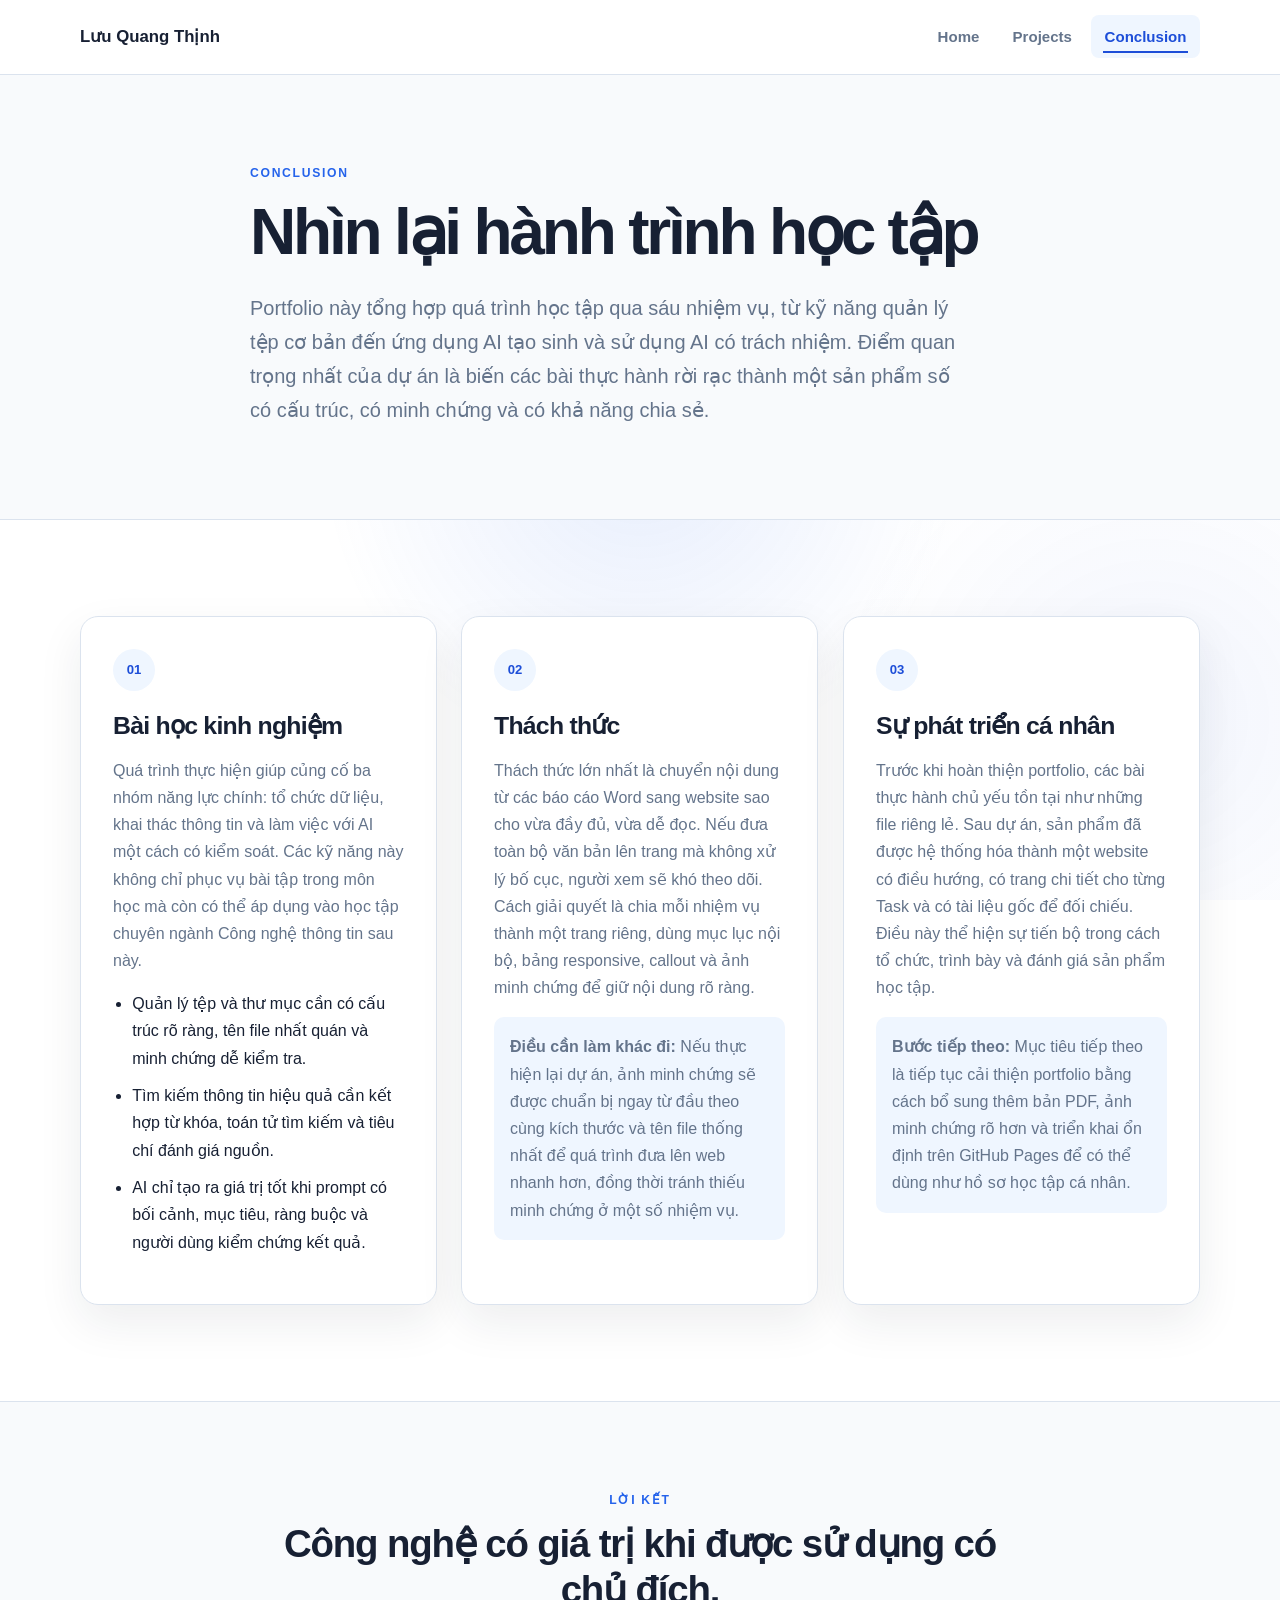
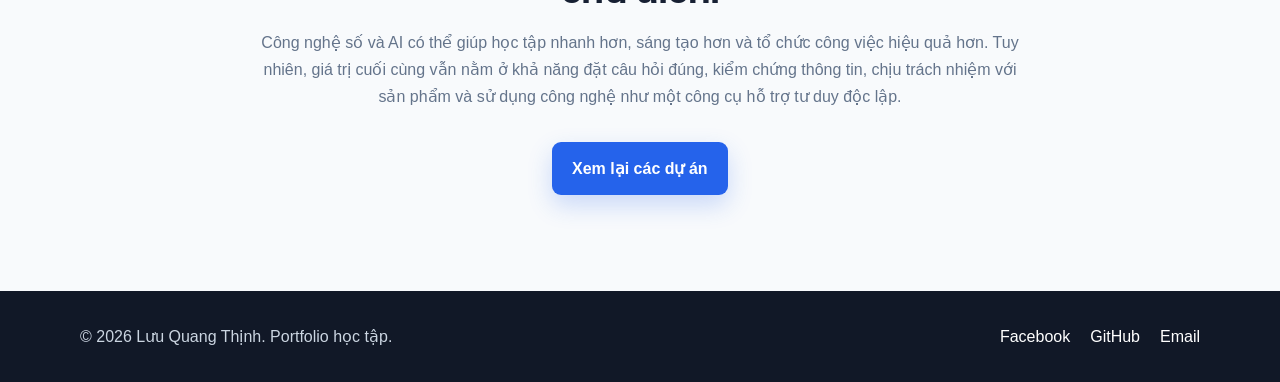
==== conclusion.html @ da43f562 "first commit" ====
<!DOCTYPE html>
<html lang="vi">
<head>
    <meta charset="UTF-8">
    <meta name="viewport" content="width=device-width, initial-scale=1.0">
    <meta name="description" content="Tổng kết hành trình học tập về công nghệ số và trí tuệ nhân tạo.">
    <title>Tổng kết | Portfolio cá nhân</title>
    <link rel="stylesheet" href="style.css?v=20260608">
    <link rel="stylesheet" href="effects.css?v=20260608h">
    <script src="effects.js?v=20260608h" defer></script>
</head>
<body>
    <a class="skip-link" href="#main-content">Đi đến nội dung chính</a>

    <header class="site-header">
        <div class="container nav-wrapper">
            <a class="brand" href="index.html">Lưu Quang Thịnh</a>
            <nav aria-label="Điều hướng chính">
                <ul class="nav-list">
                    <li><a href="index.html">Home</a></li>
                    <li><a href="portfolio.html">Projects</a></li>
                    <li><a class="active" href="conclusion.html" aria-current="page">Conclusion</a></li>
                </ul>
            </nav>
        </div>
    </header>

    <main id="main-content">
        <section class="page-banner">
            <div class="container narrow">
                <p class="eyebrow">Conclusion</p>
                <h1>Nhìn lại hành trình học tập</h1>
                <p class="lead">
                    Portfolio này tổng hợp quá trình học tập qua sáu nhiệm vụ, từ kỹ năng
                    quản lý tệp cơ bản đến ứng dụng AI tạo sinh và sử dụng AI có trách nhiệm.
                    Điểm quan trọng nhất của dự án là biến các bài thực hành rời rạc thành
                    một sản phẩm số có cấu trúc, có minh chứng và có khả năng chia sẻ.
                </p>
            </div>
        </section>

        <!-- Ba phần phản tư chính được tách riêng để người chấm dễ theo dõi. -->
        <section class="section">
            <div class="container reflection-grid">
                <article class="reflection-card">
                    <span class="card-number">01</span>
                    <h2>Bài học kinh nghiệm</h2>
                    <p>
                        Quá trình thực hiện giúp củng cố ba nhóm năng lực chính: tổ chức dữ
                        liệu, khai thác thông tin và làm việc với AI một cách có kiểm soát.
                        Các kỹ năng này không chỉ phục vụ bài tập trong môn học mà còn có thể
                        áp dụng vào học tập chuyên ngành Công nghệ thông tin sau này.
                    </p>
                    <ul>
                        <li>Quản lý tệp và thư mục cần có cấu trúc rõ ràng, tên file nhất quán và minh chứng dễ kiểm tra.</li>
                        <li>Tìm kiếm thông tin hiệu quả cần kết hợp từ khóa, toán tử tìm kiếm và tiêu chí đánh giá nguồn.</li>
                        <li>AI chỉ tạo ra giá trị tốt khi prompt có bối cảnh, mục tiêu, ràng buộc và người dùng kiểm chứng kết quả.</li>
                    </ul>
                </article>

                <article class="reflection-card">
                    <span class="card-number">02</span>
                    <h2>Thách thức</h2>
                    <p>
                        Thách thức lớn nhất là chuyển nội dung từ các báo cáo Word sang website
                        sao cho vừa đầy đủ, vừa dễ đọc. Nếu đưa toàn bộ văn bản lên trang mà
                        không xử lý bố cục, người xem sẽ khó theo dõi. Cách giải quyết là chia
                        mỗi nhiệm vụ thành một trang riêng, dùng mục lục nội bộ, bảng responsive,
                        callout và ảnh minh chứng để giữ nội dung rõ ràng.
                    </p>
                    <p class="highlight-note">
                        <strong>Điều cần làm khác đi:</strong>
                        Nếu thực hiện lại dự án, ảnh minh chứng sẽ được chuẩn bị ngay từ đầu
                        theo cùng kích thước và tên file thống nhất để quá trình đưa lên web
                        nhanh hơn, đồng thời tránh thiếu minh chứng ở một số nhiệm vụ.
                    </p>
                </article>

                <article class="reflection-card">
                    <span class="card-number">03</span>
                    <h2>Sự phát triển cá nhân</h2>
                    <p>
                        Trước khi hoàn thiện portfolio, các bài thực hành chủ yếu tồn tại như
                        những file riêng lẻ. Sau dự án, sản phẩm đã được hệ thống hóa thành
                        một website có điều hướng, có trang chi tiết cho từng Task và có tài
                        liệu gốc để đối chiếu. Điều này thể hiện sự tiến bộ trong cách tổ chức,
                        trình bày và đánh giá sản phẩm học tập.
                    </p>
                    <p class="highlight-note">
                        <strong>Bước tiếp theo:</strong>
                        Mục tiêu tiếp theo là tiếp tục cải thiện portfolio bằng cách bổ sung
                        thêm bản PDF, ảnh minh chứng rõ hơn và triển khai ổn định trên GitHub
                        Pages để có thể dùng như hồ sơ học tập cá nhân.
                    </p>
                </article>
            </div>
        </section>

        <section class="closing-section">
            <div class="container narrow">
                <p class="eyebrow">Lời kết</p>
                <h2>Công nghệ có giá trị khi được sử dụng có chủ đích.</h2>
                <p>
                    Công nghệ số và AI có thể giúp học tập nhanh hơn, sáng tạo hơn và tổ chức
                    công việc hiệu quả hơn. Tuy nhiên, giá trị cuối cùng vẫn nằm ở khả năng
                    đặt câu hỏi đúng, kiểm chứng thông tin, chịu trách nhiệm với sản phẩm và
                    sử dụng công nghệ như một công cụ hỗ trợ tư duy độc lập.
                </p>
                <a class="button" href="portfolio.html">Xem lại các dự án</a>
            </div>
        </section>
    </main>

    <footer class="site-footer">
        <div class="container footer-wrapper">
            <p>&copy; 2026 Lưu Quang Thịnh. Portfolio học tập.</p>
            <ul class="social-links" aria-label="Hồ sơ mạng xã hội">
                <li><a href="https://www.facebook.com/thinh.luuquang.33" target="_blank" rel="noopener noreferrer">Facebook</a></li>
                <li><a href="https://github.com/shibaizabest" target="_blank" rel="noopener noreferrer">GitHub</a></li>
                <li><a href="mailto:25020407@vnu.edu.vn">Email</a></li>
            </ul>
        </div>
    </footer>
</body>
</html>
---- style.css ----
/* =========================================================
   1. BIẾN THIẾT KẾ VÀ THIẾT LẬP CHUNG
   Chỉ cần đổi --accent để thay màu nhấn trên toàn website.
   ========================================================= */
:root {
    --accent: #2563eb;
    --accent-dark: #1d4ed8;
    --accent-soft: #eff6ff;
    --text: #172033;
    --muted: #64748b;
    --surface: #ffffff;
    --surface-alt: #f8fafc;
    --border: #dbe3ee;
    --shadow: 0 18px 45px rgba(23, 32, 51, 0.08);
    --radius: 18px;
    --container: 1120px;
}

*,
*::before,
*::after {
    box-sizing: border-box;
}

html {
    scroll-behavior: smooth;
}

body {
    margin: 0;
    color: var(--text);
    background: var(--surface);
    font-family: Inter, "Segoe UI", Roboto, Helvetica, Arial, sans-serif;
    font-size: 1rem;
    line-height: 1.7;
}

img {
    display: block;
    width: 100%;
    height: auto;
    border-radius: 14px;
}

a {
    color: var(--accent);
    text-decoration: none;
}

a:hover {
    color: var(--accent-dark);
}

h1,
h2,
h3 {
    margin-top: 0;
    color: var(--text);
    line-height: 1.2;
}

h1 {
    margin-bottom: 1.25rem;
    font-size: clamp(2.35rem, 6vw, 4.75rem);
    letter-spacing: -0.05em;
}

h2 {
    margin-bottom: 1rem;
    font-size: clamp(1.75rem, 3vw, 2.5rem);
    letter-spacing: -0.03em;
}

h3 {
    margin-bottom: 0.7rem;
    font-size: 1.18rem;
}

p {
    margin-top: 0;
}

code {
    padding: 0.18rem 0.4rem;
    color: var(--accent-dark);
    background: var(--accent-soft);
    border-radius: 5px;
}

figure {
    margin: 0;
}

figcaption {
    margin-top: 0.65rem;
    color: var(--muted);
    font-size: 0.9rem;
}

/* Khung nội dung chung giữ trang cân đối trên màn hình lớn. */
.container {
    width: min(calc(100% - 2.5rem), var(--container));
    margin-inline: auto;
}

.narrow {
    max-width: 780px;
}

.section {
    padding: 6rem 0;
}

.skip-link {
    position: fixed;
    z-index: 1000;
    top: 0.75rem;
    left: 0.75rem;
    padding: 0.65rem 1rem;
    color: #ffffff;
    background: var(--accent);
    border-radius: 8px;
    transform: translateY(-150%);
}

.skip-link:focus {
    transform: translateY(0);
}

/* =========================================================
   2. HEADER, MENU VÀ FOOTER
   ========================================================= */
.site-header {
    position: sticky;
    z-index: 100;
    top: 0;
    background: rgba(255, 255, 255, 0.94);
    border-bottom: 1px solid var(--border);
    backdrop-filter: blur(12px);
}

.nav-wrapper,
.footer-wrapper {
    display: flex;
    align-items: center;
    justify-content: space-between;
    gap: 2rem;
}

.nav-wrapper {
    min-height: 74px;
}

.brand {
    color: var(--text);
    font-size: 1.05rem;
    font-weight: 800;
}

.nav-list,
.social-links,
.task-nav ul {
    display: flex;
    margin: 0;
    padding: 0;
    list-style: none;
}

.nav-list {
    gap: 0.35rem;
}

.nav-list a {
    display: block;
    padding: 0.55rem 0.85rem;
    color: var(--muted);
    border-radius: 8px;
    font-size: 0.94rem;
    font-weight: 700;
}

.nav-list a:hover,
.nav-list a.active {
    color: var(--accent-dark);
    background: var(--accent-soft);
}

.site-footer {
    padding: 2rem 0;
    color: #cbd5e1;
    background: #111827;
}

.site-footer p {
    margin: 0;
}

.social-links {
    gap: 1.25rem;
}

.social-links a {
    color: #ffffff;
}

/* =========================================================
   3. TRANG GIỚI THIỆU
   ========================================================= */
.hero {
    padding: 7rem 0;
    overflow: hidden;
    background:
        radial-gradient(circle at 90% 10%, rgba(37, 99, 235, 0.14), transparent 32%),
        var(--surface-alt);
}

.hero-grid {
    display: grid;
    grid-template-columns: minmax(0, 1.5fr) minmax(280px, 0.7fr);
    align-items: center;
    gap: clamp(3rem, 8vw, 7rem);
}

.hero h1 span {
    color: var(--accent);
}

.eyebrow,
.box-label {
    margin-bottom: 0.65rem;
    color: var(--accent);
    font-size: 0.76rem;
    font-weight: 800;
    letter-spacing: 0.14em;
    text-transform: uppercase;
}

.lead {
    max-width: 720px;
    color: var(--muted);
    font-size: clamp(1.05rem, 2vw, 1.25rem);
}

.student-meta {
    display: flex;
    flex-wrap: wrap;
    gap: 0.65rem;
    margin-top: 1.5rem;
}

.student-meta span {
    padding: 0.35rem 0.7rem;
    color: var(--accent-dark);
    background: var(--accent-soft);
    border-radius: 999px;
    font-size: 0.85rem;
    font-weight: 700;
}

.button-group {
    display: flex;
    align-items: center;
    gap: 1.25rem;
    margin-top: 2rem;
}

.button {
    display: inline-block;
    padding: 0.8rem 1.25rem;
    color: #ffffff;
    background: var(--accent);
    border-radius: 9px;
    box-shadow: 0 10px 24px rgba(37, 99, 235, 0.22);
    font-weight: 750;
}

.button:hover {
    color: #ffffff;
    background: var(--accent-dark);
    transform: translateY(-1px);
}

.text-link {
    font-weight: 750;
}

.profile-card,
.card,
.reflection-card {
    background: var(--surface);
    border: 1px solid var(--border);
    border-radius: var(--radius);
    box-shadow: var(--shadow);
}

.profile-card {
    padding: 1rem;
}

.avatar-placeholder {
    display: grid;
    min-height: 270px;
    place-items: center;
    color: var(--accent-dark);
    background: var(--accent-soft);
    border: 1px dashed var(--accent);
    border-radius: 13px;
    font-weight: 700;
}

.profile-photo {
    width: 100%;
    aspect-ratio: 1 / 1;
    object-fit: cover;
    border: 1px solid var(--border);
    border-radius: 13px;
}

.profile-details {
    margin: 1rem 0 0;
}

.profile-details div {
    display: grid;
    grid-template-columns: 90px 1fr;
    gap: 0.75rem;
    padding: 0.7rem 0.3rem;
    border-bottom: 1px solid var(--border);
}

.profile-details div:last-child {
    border-bottom: 0;
}

.profile-details dt {
    color: var(--muted);
    font-size: 0.88rem;
}

.profile-details dd {
    margin: 0;
    font-weight: 700;
}

.section-heading {
    max-width: 700px;
    margin-bottom: 2.25rem;
}

.section-heading > p:last-child {
    color: var(--muted);
}

.card-grid {
    display: grid;
    gap: 1.5rem;
}

.two-columns {
    grid-template-columns: repeat(2, 1fr);
}

.card {
    padding: 2rem;
}

.card-number {
    display: inline-grid;
    width: 42px;
    height: 42px;
    margin-bottom: 1.25rem;
    place-items: center;
    color: var(--accent-dark);
    background: var(--accent-soft);
    border-radius: 50%;
    font-size: 0.82rem;
    font-weight: 800;
}

.card p,
.reflection-card p {
    color: var(--muted);
}

/* =========================================================
   4. TRANG DỰ ÁN
   ========================================================= */
.page-banner {
    padding: 5.5rem 0 4.5rem;
    background: var(--surface-alt);
    border-bottom: 1px solid var(--border);
}

.page-banner h1 {
    font-size: clamp(2.5rem, 6vw, 4rem);
}

.task-nav {
    position: sticky;
    z-index: 90;
    top: 74px;
    overflow-x: auto;
    background: var(--surface);
    border-bottom: 1px solid var(--border);
}

.task-nav ul {
    gap: 0.4rem;
    padding: 0.75rem 0;
}

.task-nav a {
    display: block;
    min-width: max-content;
    padding: 0.45rem 0.8rem;
    color: var(--muted);
    border-radius: 7px;
    font-size: 0.86rem;
    font-weight: 750;
}

.task-nav a:hover {
    color: var(--accent-dark);
    background: var(--accent-soft);
}

.task-list {
    padding-top: 4rem;
    padding-bottom: 6rem;
}

.task-card {
    scroll-margin-top: 150px;
    margin-bottom: 2rem;
    background: var(--surface);
    border: 1px solid var(--border);
    border-radius: var(--radius);
    box-shadow: var(--shadow);
    overflow: hidden;
}

.task-header {
    padding: 1.75rem 2rem;
    background: var(--surface-alt);
    border-bottom: 1px solid var(--border);
}

.task-header h2 {
    margin: 0;
}

.task-label {
    display: block;
    margin-bottom: 0.45rem;
    color: var(--accent);
    font-size: 0.76rem;
    font-weight: 850;
    letter-spacing: 0.13em;
    text-transform: uppercase;
}

.task-content {
    padding: 2rem;
}

.document-actions {
    display: flex;
    align-items: center;
    justify-content: space-between;
    gap: 1.5rem;
    padding: 1.25rem 2rem;
    background: var(--accent-soft);
    border-top: 1px solid #bfdbfe;
}

.document-actions p {
    margin: 0;
    color: var(--text);
}

.button-small {
    min-width: max-content;
    padding: 0.65rem 1rem;
    font-size: 0.9rem;
}

.task-evidence {
    padding: 0 2rem 2rem;
}

.inline-evidence {
    margin-top: 1.5rem;
}

.inline-evidence img {
    max-height: 560px;
    object-fit: contain;
    background: var(--surface-alt);
}

.task-evidence img {
    max-height: 520px;
    object-fit: contain;
    background: var(--surface-alt);
}

.media-grid,
.content-grid,
.showcase-grid,
.prompt-grid {
    display: grid;
    gap: 2rem;
}

.media-grid {
    grid-template-columns: minmax(0, 1.05fr) minmax(0, 0.95fr);
}

.content-grid,
.showcase-grid,
.prompt-grid {
    grid-template-columns: repeat(2, minmax(0, 1fr));
}

.wide-figure {
    margin-bottom: 2rem;
}

.analysis-box,
.prompt-box,
.digital-content {
    padding: 1.5rem;
    background: var(--surface-alt);
    border: 1px solid var(--border);
    border-radius: 14px;
}

.analysis-box {
    border-left: 4px solid var(--accent);
}

.prompt-grid {
    margin-bottom: 1.5rem;
}

.prompt-box blockquote {
    margin: 1rem 0;
    padding-left: 1rem;
    color: var(--muted);
    border-left: 3px solid var(--border);
}

.prompt-box.improved {
    background: var(--accent-soft);
    border-color: #bfdbfe;
}

.check-list,
.principle-list,
.process-list {
    padding-left: 1.25rem;
}

.check-list li,
.principle-list li,
.process-list li {
    margin-bottom: 0.75rem;
}

.digital-content {
    min-height: 100%;
}

/* =========================================================
   5. TRANG TỔNG KẾT
   ========================================================= */
.reflection-grid {
    display: grid;
    grid-template-columns: repeat(3, 1fr);
    gap: 1.5rem;
}

.reflection-card {
    padding: 2rem;
}

.reflection-card h2 {
    font-size: 1.55rem;
}

.reflection-card ul {
    padding-left: 1.2rem;
}

.reflection-card li {
    margin-bottom: 0.65rem;
}

.highlight-note {
    padding: 1rem;
    background: var(--accent-soft);
    border-radius: 10px;
}

.closing-section {
    padding: 5.5rem 0;
    text-align: center;
    background: var(--surface-alt);
    border-top: 1px solid var(--border);
}

.closing-section p:not(.eyebrow) {
    color: var(--muted);
}

.closing-section .button {
    margin-top: 1rem;
}

/* =========================================================
   6. RESPONSIVE: TABLET VÀ ĐIỆN THOẠI
   ========================================================= */
@media (max-width: 850px) {
    .hero-grid,
    .reflection-grid {
        grid-template-columns: 1fr;
    }

    .hero {
        padding: 5rem 0;
    }

    .profile-card {
        max-width: 520px;
    }

    .reflection-grid {
        max-width: 720px;
    }
}

@media (max-width: 700px) {
    .section {
        padding: 4rem 0;
    }

    .nav-wrapper,
    .footer-wrapper {
        flex-direction: column;
        align-items: flex-start;
    }

    .nav-wrapper {
        gap: 0.45rem;
        padding: 0.8rem 0;
    }

    .nav-list {
        flex-wrap: wrap;
    }

    .task-nav {
        top: 111px;
    }

    .task-card {
        scroll-margin-top: 175px;
    }

    .two-columns,
    .media-grid,
    .content-grid,
    .showcase-grid,
    .prompt-grid {
        grid-template-columns: 1fr;
    }

    .task-header,
    .task-content,
    .card,
    .reflection-card {
        padding: 1.4rem;
    }

    .document-actions {
        align-items: flex-start;
        flex-direction: column;
        padding: 1.25rem 1.4rem;
    }

    .task-evidence {
        padding: 0 1.4rem 1.4rem;
    }

    .footer-wrapper {
        gap: 1rem;
    }
}

@media (max-width: 420px) {
    .container {
        width: min(calc(100% - 1.5rem), var(--container));
    }

    .nav-list a {
        padding-inline: 0.6rem;
        font-size: 0.86rem;
    }

    .button-group,
    .social-links {
        align-items: flex-start;
        flex-direction: column;
        gap: 0.75rem;
    }

    .page-banner {
        padding: 4rem 0 3rem;
    }
}

/* Tôn trọng tùy chọn giảm chuyển động của hệ điều hành. */
@media (prefers-reduced-motion: reduce) {
    html {
        scroll-behavior: auto;
    }

    *,
    *::before,
    *::after {
        transition: none !important;
    }
}

/* =========================================================
   7. TRANG CHI TIẾT TỪNG TASK
   ========================================================= */
.report-hero {
    padding: 4.5rem 0 3.5rem;
    background:
        radial-gradient(circle at 90% 0, rgba(37, 99, 235, 0.15), transparent 34%),
        var(--surface-alt);
    border-bottom: 1px solid var(--border);
}

.report-hero h1 {
    max-width: 900px;
    font-size: clamp(2.25rem, 5vw, 3.8rem);
}

.report-kicker {
    display: flex;
    flex-wrap: wrap;
    gap: 0.6rem;
    margin-top: 1.5rem;
}

.report-kicker span {
    padding: 0.35rem 0.7rem;
    color: var(--accent-dark);
    background: var(--accent-soft);
    border: 1px solid #bfdbfe;
    border-radius: 999px;
    font-size: 0.84rem;
    font-weight: 700;
}

.report-layout {
    display: grid;
    grid-template-columns: 230px minmax(0, 1fr);
    align-items: start;
    gap: 3rem;
    padding-top: 3rem;
    padding-bottom: 5rem;
}

.report-toc {
    position: sticky;
    top: 100px;
    padding: 1.2rem;
    background: var(--surface-alt);
    border: 1px solid var(--border);
    border-radius: 14px;
}

.report-toc strong {
    display: block;
    margin-bottom: 0.7rem;
}

.report-toc ul {
    margin: 0;
    padding: 0;
    list-style: none;
}

.report-toc li + li {
    margin-top: 0.35rem;
}

.report-toc a {
    display: block;
    padding: 0.35rem 0.45rem;
    color: var(--muted);
    border-radius: 6px;
    font-size: 0.9rem;
}

.report-toc a:hover {
    color: var(--accent-dark);
    background: var(--accent-soft);
}

.report-body {
    min-width: 0;
}

.report-section {
    scroll-margin-top: 105px;
    margin-bottom: 2rem;
    padding: clamp(1.4rem, 3vw, 2.2rem);
    background: var(--surface);
    border: 1px solid var(--border);
    border-radius: var(--radius);
    box-shadow: var(--shadow);
}

.report-section > :last-child {
    margin-bottom: 0;
}

.report-section p,
.report-section li {
    color: #46546a;
}

.report-section h2 {
    padding-bottom: 0.8rem;
    border-bottom: 1px solid var(--border);
}

.report-section h3 {
    margin-top: 1.6rem;
}

.report-section h3:first-child {
    margin-top: 0;
}

.step-list {
    display: grid;
    gap: 1rem;
    margin: 0;
    padding: 0;
    list-style: none;
    counter-reset: report-step;
}

.step-list li {
    position: relative;
    padding: 1rem 1rem 1rem 3.6rem;
    background: var(--surface-alt);
    border: 1px solid var(--border);
    border-radius: 12px;
    counter-increment: report-step;
}

.step-list li::before {
    position: absolute;
    top: 0.85rem;
    left: 0.9rem;
    display: grid;
    width: 2rem;
    height: 2rem;
    place-items: center;
    color: #ffffff;
    background: var(--accent);
    border-radius: 50%;
    content: counter(report-step);
    font-size: 0.8rem;
    font-weight: 800;
}

.report-callout {
    margin: 1.25rem 0;
    padding: 1.15rem 1.25rem;
    background: var(--accent-soft);
    border-left: 4px solid var(--accent);
    border-radius: 0 10px 10px 0;
}

.report-callout p {
    margin-bottom: 0;
    color: var(--text);
}

.table-scroll {
    overflow-x: auto;
    margin: 1.25rem 0;
    border: 1px solid var(--border);
    border-radius: 12px;
}

.report-table {
    width: 100%;
    min-width: 720px;
    border-collapse: collapse;
    font-size: 0.9rem;
}

.report-table th,
.report-table td {
    padding: 0.85rem;
    text-align: left;
    vertical-align: top;
    border-bottom: 1px solid var(--border);
}

.report-table th {
    color: var(--text);
    background: var(--accent-soft);
}

.report-table tr:last-child td {
    border-bottom: 0;
}

.report-gallery {
    display: grid;
    grid-template-columns: repeat(2, minmax(0, 1fr));
    gap: 1rem;
    margin-top: 1.25rem;
}

.report-gallery figure {
    padding: 0.75rem;
    background: var(--surface-alt);
    border: 1px solid var(--border);
    border-radius: 12px;
}

.report-gallery img {
    max-height: 560px;
    object-fit: contain;
}

.report-gallery .full-width {
    grid-column: 1 / -1;
}

.prompt-sample {
    margin: 1rem 0;
    padding: 1rem 1.2rem;
    color: #dbeafe;
    background: #172033;
    border-radius: 12px;
    white-space: pre-wrap;
}

.source-list {
    padding-left: 1.25rem;
    font-size: 0.92rem;
}

.source-list li {
    margin-bottom: 0.65rem;
    overflow-wrap: anywhere;
}

.task-pagination {
    display: flex;
    justify-content: space-between;
    gap: 1rem;
    margin-top: 2rem;
}

.task-pagination a {
    padding: 0.75rem 1rem;
    color: var(--text);
    background: var(--surface);
    border: 1px solid var(--border);
    border-radius: 9px;
    font-weight: 700;
}

.task-pagination a:hover {
    color: var(--accent-dark);
    border-color: var(--accent);
}

.download-panel {
    display: flex;
    align-items: center;
    justify-content: space-between;
    gap: 1.5rem;
    margin-top: 2rem;
    padding: 1.2rem 1.4rem;
    background: var(--accent-soft);
    border: 1px solid #bfdbfe;
    border-radius: 12px;
}

.download-panel p {
    margin: 0;
    color: var(--text);
}

@media (max-width: 850px) {
    .report-layout {
        grid-template-columns: 1fr;
        gap: 1.5rem;
    }

    .report-toc {
        position: static;
        overflow-x: auto;
    }

    .report-toc ul {
        display: flex;
        gap: 0.35rem;
    }

    .report-toc li + li {
        margin-top: 0;
    }

    .report-toc a {
        min-width: max-content;
    }
}

@media (max-width: 600px) {
    .report-gallery {
        grid-template-columns: 1fr;
    }

    .report-gallery .full-width {
        grid-column: auto;
    }

    .download-panel,
    .task-pagination {
        align-items: stretch;
        flex-direction: column;
    }

    .task-pagination a {
        text-align: center;
    }
}
---- effects.css ----
/* Optional interaction layer.
   Initial rendering is kept visually identical for screenshots/PDF. */
:root {
    --fx-ease: cubic-bezier(0.2, 0.8, 0.2, 1);
    --fx-spring: cubic-bezier(0.18, 1.55, 0.32, 1);
    --fx-x: 50vw;
    --fx-y: 50vh;
}

body::before {
    position: fixed;
    z-index: 9999;
    top: 0;
    left: 0;
    width: var(--scroll-progress, 0%);
    height: 3px;
    pointer-events: none;
    content: "";
    background: linear-gradient(90deg, var(--accent), #60a5fa);
    transition: width 120ms linear;
}

body::after {
    position: fixed;
    z-index: -1;
    inset: 0;
    pointer-events: none;
    content: "";
    opacity: 0;
    background:
        radial-gradient(circle at var(--fx-x) var(--fx-y), rgba(37, 99, 235, 0.11), transparent 20rem),
        radial-gradient(circle at 10% 20%, rgba(96, 165, 250, 0.08), transparent 18rem),
        radial-gradient(circle at 90% 80%, rgba(29, 78, 216, 0.06), transparent 20rem);
    transition: opacity 400ms var(--fx-ease);
}

.fx-ready::after {
    opacity: 1;
}

.fx-page-enter main {
    animation: page-arrive 760ms var(--fx-ease) both;
}

@keyframes page-arrive {
    from {
        opacity: 0;
        filter: blur(8px) saturate(1.35);
        transform: translateY(22px) scale(0.975);
    }

    to {
        opacity: 1;
        filter: blur(0);
        transform: translateY(0);
    }
}

.fx-navigating main,
.fx-navigating .site-header,
.fx-navigating .site-footer {
    pointer-events: none;
    animation: page-depart 900ms var(--fx-ease) both;
}

@keyframes page-depart {
    0% {
        opacity: 1;
        filter: blur(0);
        transform: scale(1);
    }

    45% {
        opacity: 0.72;
        filter: blur(4px) saturate(1.25);
        transform: scale(0.985);
    }

    100% {
        opacity: 0;
        filter: blur(12px) saturate(1.6);
        transform: scale(0.955) translateY(-12px);
    }
}

.cursor-orb {
    position: fixed;
    z-index: 9998;
    top: 0;
    left: 0;
    width: 18px;
    height: 18px;
    pointer-events: none;
    border: 2px solid rgba(37, 99, 235, 0.6);
    border-radius: 50%;
    opacity: 0;
    transform: translate3d(-50%, -50%, 0);
    transition:
        width 180ms var(--fx-ease),
        height 180ms var(--fx-ease),
        opacity 180ms var(--fx-ease),
        border-color 180ms var(--fx-ease);
}

.cursor-orb.active {
    opacity: 1;
}

.cursor-orb.hover {
    width: 42px;
    height: 42px;
    border-color: rgba(37, 99, 235, 0.25);
    background: rgba(37, 99, 235, 0.07);
}

.fx-ready .card,
.fx-ready .task-card,
.fx-ready .reflection-card,
.fx-ready .report-section,
.fx-ready .profile-card {
    position: relative;
    overflow: hidden;
    transition: transform 220ms var(--fx-ease), box-shadow 220ms var(--fx-ease), border-color 220ms var(--fx-ease);
    transform-style: preserve-3d;
    will-change: transform;
}

.fx-ready .card::before,
.fx-ready .task-card::before,
.fx-ready .reflection-card::before,
.fx-ready .report-section::before,
.fx-ready .profile-card::before {
    position: absolute;
    inset: 0;
    pointer-events: none;
    content: "";
    opacity: 0;
    background:
        radial-gradient(circle at var(--local-x, 50%) var(--local-y, 50%), rgba(37, 99, 235, 0.12), transparent 14rem),
        linear-gradient(120deg, transparent 20%, rgba(255, 255, 255, 0.35), transparent 38%);
    transform: translateX(-18%);
    transition: opacity 220ms var(--fx-ease), transform 420ms var(--fx-ease);
}

.fx-ready .card:hover,
.fx-ready .task-card:hover,
.fx-ready .reflection-card:hover,
.fx-ready .report-section:hover,
.fx-ready .profile-card:hover {
    border-color: rgba(37, 99, 235, 0.35);
    box-shadow: 0 22px 55px rgba(23, 32, 51, 0.12);
    transform: translateY(-4px) rotateX(var(--tilt-x, 0deg)) rotateY(var(--tilt-y, 0deg));
}

.fx-ready .card:hover::before,
.fx-ready .task-card:hover::before,
.fx-ready .reflection-card:hover::before,
.fx-ready .report-section:hover::before,
.fx-ready .profile-card:hover::before {
    opacity: 1;
    transform: translateX(0);
}

.fx-ready .button,
.fx-ready .nav-list a,
.fx-ready .task-nav a,
.fx-ready .task-pagination a,
.fx-ready .social-links a {
    transition: color 180ms var(--fx-ease), background-color 180ms var(--fx-ease), border-color 180ms var(--fx-ease), box-shadow 180ms var(--fx-ease), transform 180ms var(--fx-ease);
}

.fx-ready .button:hover {
    box-shadow: 0 14px 32px rgba(37, 99, 235, 0.28);
}

.fx-ready .button,
.fx-ready .nav-list a {
    will-change: transform;
}

.button,
.nav-list a,
.task-pagination a {
    position: relative;
    overflow: hidden;
}

.ripple {
    position: absolute;
    width: 16px;
    height: 16px;
    pointer-events: none;
    background: rgba(255, 255, 255, 0.45);
    border-radius: 50%;
    transform: translate(-50%, -50%) scale(0);
    animation: ripple-pop 620ms var(--fx-ease);
}

@keyframes ripple-pop {
    to {
        opacity: 0;
        transform: translate(-50%, -50%) scale(18);
    }
}

.nav-list a::after {
    position: absolute;
    right: 0.75rem;
    bottom: 0.35rem;
    left: 0.75rem;
    height: 2px;
    content: "";
    background: currentColor;
    transform: scaleX(0);
    transform-origin: left;
    transition: transform 200ms var(--fx-ease);
}

.nav-list a:hover::after,
.nav-list a.active::after {
    transform: scaleX(1);
}

.fx-ready img {
    transition: filter 220ms var(--fx-ease), transform 220ms var(--fx-ease);
}

.fx-ready figure:hover img {
    filter: saturate(1.06) contrast(1.02);
    transform: scale(1.01);
}

.fx-reveal {
    opacity: 0;
    transform: translateY(16px);
    transition: opacity 520ms var(--fx-ease), transform 520ms var(--fx-ease);
}

.fx-reveal.fx-visible {
    opacity: 1;
    transform: translateY(0);
}

.fx-pop {
    animation: fx-pop 520ms var(--fx-ease);
}

@keyframes fx-pop {
    0% {
        transform: scale(0.98);
    }

    55% {
        transform: scale(1.012);
    }

    100% {
        transform: scale(1);
    }
}

.fx-current {
    outline: 2px solid rgba(37, 99, 235, 0.18);
    outline-offset: 5px;
    box-shadow: 0 0 0 8px rgba(37, 99, 235, 0.035), var(--shadow);
}

.back-to-top {
    position: fixed;
    z-index: 120;
    right: 1.25rem;
    bottom: 1.25rem;
    display: grid;
    width: 44px;
    height: 44px;
    place-items: center;
    color: #ffffff;
    background: var(--accent);
    border: 0;
    border-radius: 999px;
    box-shadow: 0 16px 35px rgba(37, 99, 235, 0.25);
    cursor: pointer;
    opacity: 0;
    pointer-events: none;
    transform: translateY(8px);
    transition: opacity 180ms var(--fx-ease), transform 180ms var(--fx-ease), background-color 180ms var(--fx-ease);
}

.back-to-top:hover {
    background: var(--accent-dark);
    transform: translateY(4px);
}

.back-to-top.show {
    opacity: 1;
    pointer-events: auto;
    transform: translateY(0);
}

/* Premium route transition and button motion. */
.route-curtain {
    position: fixed;
    z-index: 10020;
    inset: 0;
    display: grid;
    pointer-events: none;
    place-items: center;
    color: #ffffff;
    background:
        radial-gradient(circle at var(--fx-x, 50vw) var(--fx-y, 50vh), rgba(255, 255, 255, 0.28), transparent 15rem),
        radial-gradient(circle at 20% 80%, rgba(96, 165, 250, 0.48), transparent 22rem),
        radial-gradient(circle at 85% 15%, rgba(147, 197, 253, 0.35), transparent 20rem),
        linear-gradient(135deg, #020617 0%, #1d4ed8 45%, #60a5fa 100%);
    clip-path: circle(0% at var(--fx-x, 50vw) var(--fx-y, 50vh));
    opacity: 0;
    transform: translateZ(0);
}

.route-curtain::before {
    width: min(76vw, 520px);
    height: min(76vw, 520px);
    content: "";
    border: 1px solid rgba(255, 255, 255, 0.28);
    border-radius: 50%;
    background:
        radial-gradient(circle, rgba(255, 255, 255, 0.2), transparent 52%),
        conic-gradient(from 0deg, transparent, rgba(255, 255, 255, 0.55), transparent 28%, rgba(255, 255, 255, 0.25), transparent 58%);
    box-shadow:
        0 0 80px rgba(147, 197, 253, 0.42),
        inset 0 0 60px rgba(255, 255, 255, 0.14);
    animation: portal-spin 900ms linear infinite, portal-pulse 1100ms var(--fx-ease) infinite alternate;
}

.route-curtain::after {
    position: absolute;
    content: "Đang mở trang";
    font-size: 0.78rem;
    font-weight: 850;
    letter-spacing: 0.16em;
    text-transform: uppercase;
}

.route-curtain.enter {
    animation: route-enter 850ms var(--fx-ease) both;
}

.route-curtain.leave {
    animation: route-leave 1050ms var(--fx-ease) both;
}

@keyframes route-enter {
    from {
        opacity: 1;
        clip-path: circle(150% at var(--fx-x, 50vw) var(--fx-y, 50vh));
    }

    to {
        opacity: 0;
        clip-path: circle(0% at var(--fx-x, 50vw) var(--fx-y, 50vh));
        filter: blur(6px);
    }
}

@keyframes route-leave {
    from {
        opacity: 0;
        clip-path: circle(0% at var(--fx-x, 50vw) var(--fx-y, 50vh));
    }

    35% {
        opacity: 1;
    }

    62% {
        clip-path: circle(74% at var(--fx-x, 50vw) var(--fx-y, 50vh));
    }

    to {
        opacity: 1;
        clip-path: circle(150% at var(--fx-x, 50vw) var(--fx-y, 50vh));
    }
}

@keyframes portal-spin {
    to {
        transform: rotate(1turn);
    }
}

@keyframes portal-pulse {
    from {
        transform: scale(0.92);
    }

    to {
        transform: scale(1.08);
    }
}

.fx-ready .button,
.fx-ready .nav-list a,
.fx-ready .task-nav a,
.fx-ready .task-pagination a {
    --mag-x: 0px;
    --mag-y: 0px;
    --press-scale: 1;
    transform: translate3d(var(--mag-x), var(--mag-y), 0) scale(var(--press-scale));
    transform-origin: center;
    will-change: transform;
}

.fx-ready .button:hover,
.fx-ready .task-pagination a:hover {
    --press-scale: 1.045;
}

.fx-ready .button.fx-pressed,
.fx-ready .nav-list a.fx-pressed,
.fx-ready .task-pagination a.fx-pressed {
    animation: premium-button-bounce 620ms var(--fx-spring);
}

@keyframes premium-button-bounce {
    0% {
        transform: translate3d(var(--mag-x), var(--mag-y), 0) scale(1);
    }

    28% {
        transform: translate3d(var(--mag-x), calc(var(--mag-y) - 8px), 0) scale(1.11, 0.93);
    }

    52% {
        transform: translate3d(var(--mag-x), calc(var(--mag-y) + 2px), 0) scale(0.98, 1.04);
    }

    76% {
        transform: translate3d(var(--mag-x), calc(var(--mag-y) - 2px), 0) scale(1.025, 0.99);
    }

    100% {
        transform: translate3d(var(--mag-x), var(--mag-y), 0) scale(var(--press-scale));
    }
}

.button::before,
.task-pagination a::before {
    position: absolute;
    inset: -40% -80%;
    pointer-events: none;
    content: "";
    background: linear-gradient(115deg, transparent 35%, rgba(255, 255, 255, 0.45), transparent 60%);
    transform: translateX(-72%) rotate(8deg);
    transition: transform 640ms var(--fx-ease);
}

.button:hover::before,
.task-pagination a:hover::before {
    transform: translateX(72%) rotate(8deg);
}

.fx-particles {
    position: fixed;
    z-index: -1;
    inset: 0;
    overflow: hidden;
    pointer-events: none;
}

.fx-particle {
    position: absolute;
    width: var(--size);
    height: var(--size);
    background: linear-gradient(135deg, rgba(37, 99, 235, 0.22), rgba(96, 165, 250, 0.1));
    border-radius: 999px;
    filter: blur(0.2px);
    opacity: 0;
    animation: particle-float var(--duration) linear infinite;
    animation-delay: var(--delay);
}

.fx-ready .hero,
.fx-ready .page-banner,
.fx-ready .report-hero {
    background-size: 130% 130%;
    animation: aurora-shift 12s ease-in-out infinite alternate;
}

@keyframes aurora-shift {
    from {
        background-position: 0% 0%;
    }

    to {
        background-position: 100% 35%;
    }
}

@keyframes particle-float {
    0% {
        opacity: 0;
        transform: translate3d(var(--x), 105vh, 0) scale(0.8);
    }

    10%,
    80% {
        opacity: 1;
    }

    100% {
        opacity: 0;
        transform: translate3d(calc(var(--x) + var(--drift)), -10vh, 0) scale(1.15);
    }
}

.lightbox {
    position: fixed;
    z-index: 10001;
    inset: 0;
    display: grid;
    padding: 2rem;
    place-items: center;
    background: rgba(15, 23, 42, 0.86);
    opacity: 0;
    pointer-events: none;
    backdrop-filter: blur(10px);
    transition: opacity 220ms var(--fx-ease);
}

.lightbox.show {
    opacity: 1;
    pointer-events: auto;
}

.lightbox img {
    width: auto;
    max-width: min(1100px, 94vw);
    max-height: 86vh;
    border-radius: 16px;
    box-shadow: 0 30px 80px rgba(0, 0, 0, 0.35);
    transform: scale(0.96);
    transition: transform 220ms var(--fx-ease);
}

.lightbox.show img {
    transform: scale(1);
}

.lightbox button {
    position: absolute;
    top: 1rem;
    right: 1rem;
    width: 42px;
    height: 42px;
    color: #ffffff;
    background: rgba(255, 255, 255, 0.12);
    border: 1px solid rgba(255, 255, 255, 0.28);
    border-radius: 999px;
    cursor: pointer;
    font-size: 1.3rem;
}

@media (prefers-reduced-motion: reduce) {
    body::before,
    body::after,
    .fx-reveal,
    .back-to-top,
    .cursor-orb,
    .fx-particle,
    .lightbox,
    .lightbox img {
        transition: none !important;
        animation: none !important;
    }

    .fx-reveal {
        opacity: 1;
        transform: none;
    }
}

@media print {
    body::before,
    body::after,
    .back-to-top,
    .route-curtain,
    .cursor-orb,
    .fx-particles,
    .lightbox {
        display: none !important;
    }

    .fx-reveal {
        opacity: 1 !important;
        transform: none !important;
    }
}

/* Square sweep page transition override. */
.route-curtain {
    overflow: hidden;
    background: transparent !important;
    clip-path: none !important;
}

.route-curtain::before,
.route-curtain::after {
    display: none !important;
}

.route-curtain.enter,
.route-curtain.leave {
    opacity: 1;
    animation: none;
}

.route-tile {
    position: absolute;
    top: var(--tile-top);
    left: -38vmax;
    width: var(--tile-size);
    height: var(--tile-size);
    background:
        linear-gradient(135deg, rgba(255, 255, 255, 0.16), transparent 34%),
        linear-gradient(135deg, #0f172a 0%, #1d4ed8 50%, #60a5fa 100%);
    border: 1px solid rgba(255, 255, 255, 0.16);
    border-radius: 18%;
    box-shadow:
        0 26px 70px rgba(37, 99, 235, 0.32),
        inset 0 0 34px rgba(255, 255, 255, 0.13);
    opacity: 0;
    transform: translate3d(-12vw, 0, 0) rotate(-10deg) scale(0.88);
}

.route-curtain.leave .route-tile {
    animation: square-sweep-leave 980ms var(--fx-ease) both;
    animation-delay: var(--tile-delay);
}

.route-curtain.enter .route-tile {
    animation: square-sweep-enter 880ms var(--fx-ease) both;
    animation-delay: var(--tile-delay);
}

.route-curtain.leave .route-tile:nth-child(2n),
.route-curtain.enter .route-tile:nth-child(2n) {
    background:
        linear-gradient(135deg, rgba(255, 255, 255, 0.18), transparent 38%),
        linear-gradient(135deg, #1e3a8a 0%, #2563eb 52%, #93c5fd 100%);
}

.route-curtain.leave .route-tile:nth-child(3n),
.route-curtain.enter .route-tile:nth-child(3n) {
    border-radius: 24%;
    filter: saturate(1.15);
}

@keyframes square-sweep-leave {
    0% {
        opacity: 0;
        transform: translate3d(-18vw, 0, 0) rotate(-12deg) scale(0.85);
    }

    18% {
        opacity: 1;
    }

    58% {
        opacity: 1;
        transform: translate3d(50vw, 0, 0) rotate(6deg) scale(1.12);
    }

    100% {
        opacity: 1;
        transform: translate3d(136vw, 0, 0) rotate(16deg) scale(1);
    }
}

@keyframes square-sweep-enter {
    0% {
        opacity: 1;
        transform: translate3d(46vw, 0, 0) rotate(6deg) scale(1.08);
    }

    30% {
        opacity: 1;
    }

    100% {
        opacity: 0;
        transform: translate3d(142vw, 0, 0) rotate(18deg) scale(0.92);
    }
}

@media (max-width: 700px) {
    .route-tile {
        width: calc(var(--tile-size) * 1.25);
        height: calc(var(--tile-size) * 1.25);
    }
}

@media (prefers-reduced-motion: reduce) {
    .route-tile {
        animation-duration: 520ms !important;
    }
}
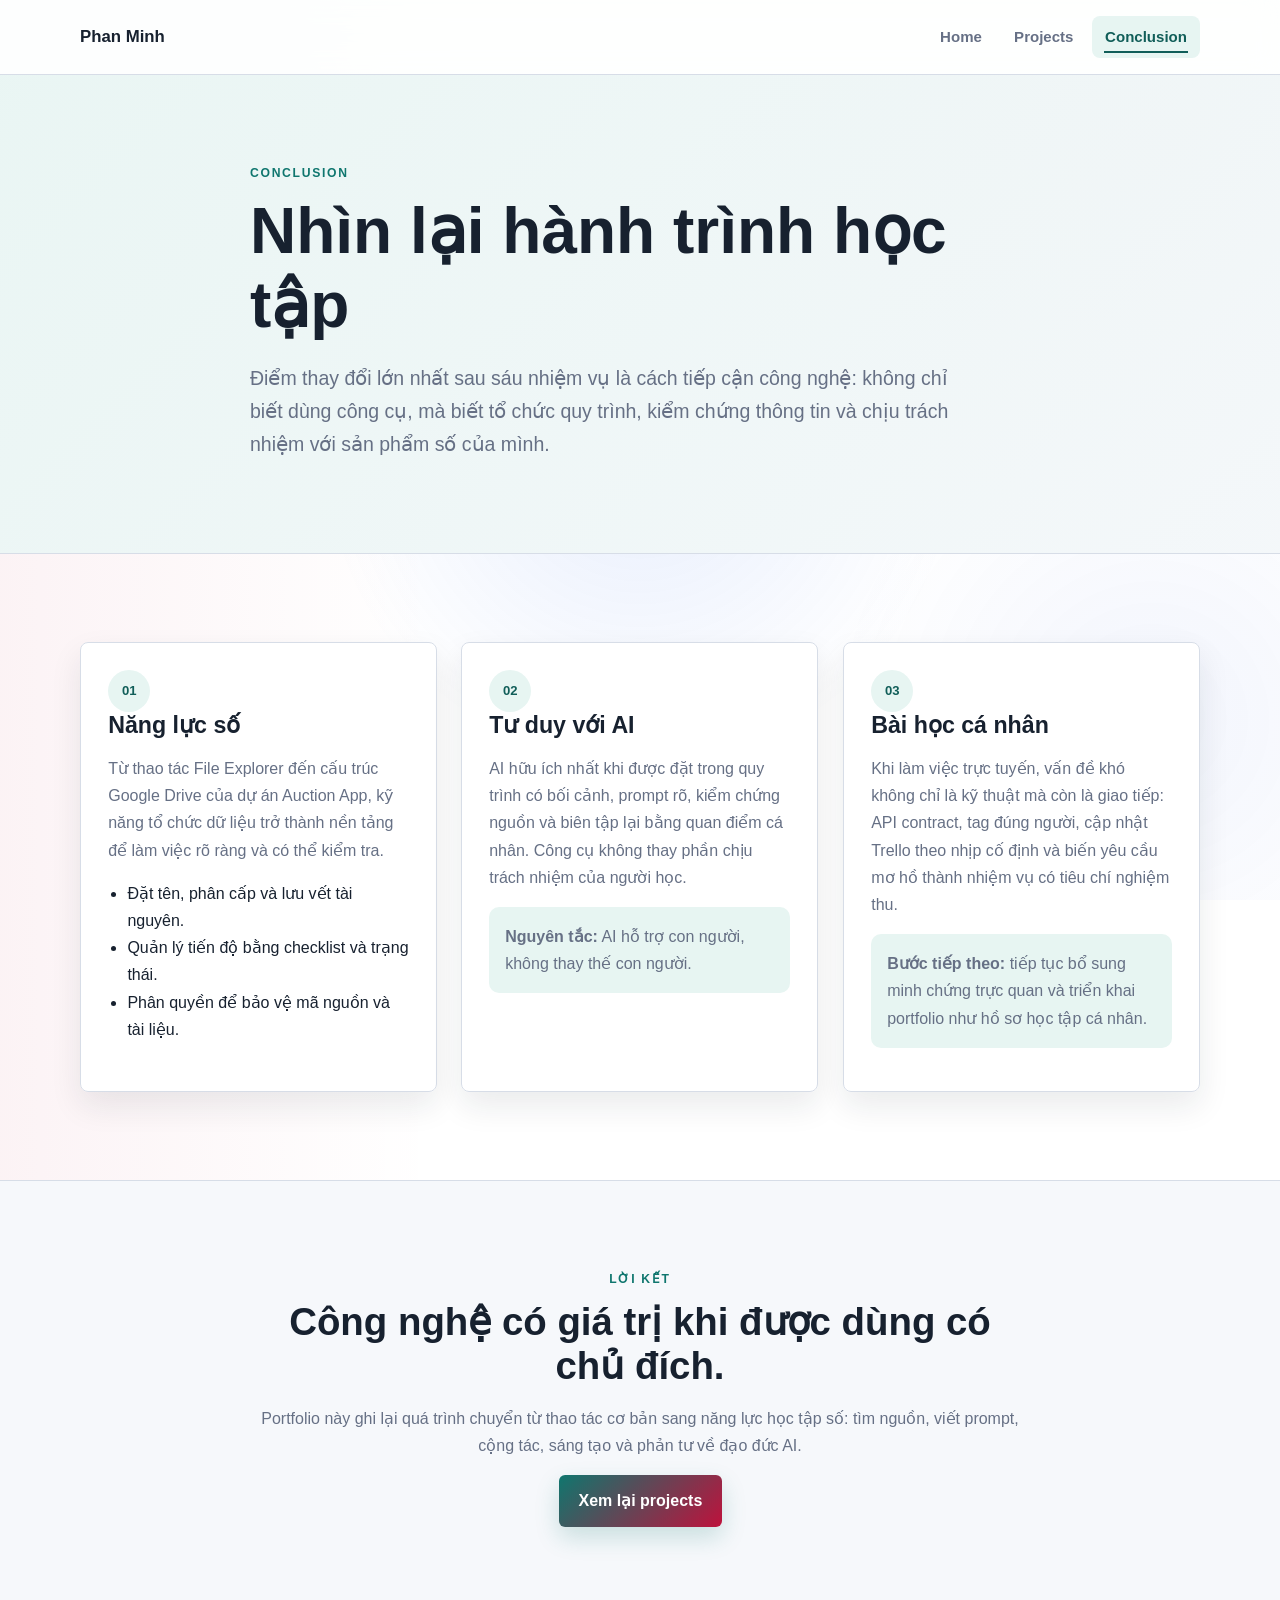
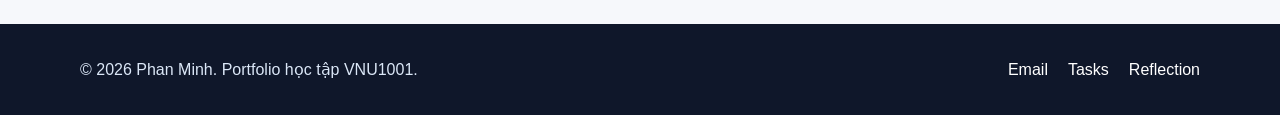
==== commit 40487523: "Phan Minh" ====
--- a/conclusion.html
+++ b/conclusion.html
@@ -3,121 +3,50 @@
 <head>
     <meta charset="UTF-8">
     <meta name="viewport" content="width=device-width, initial-scale=1.0">
-    <meta name="description" content="Tổng kết hành trình học tập về công nghệ số và trí tuệ nhân tạo.">
-    <title>Tổng kết | Portfolio cá nhân</title>
-    <link rel="stylesheet" href="style.css?v=20260608">
-    <link rel="stylesheet" href="effects.css?v=20260608h">
-    <script src="effects.js?v=20260608h" defer></script>
+    <link rel="stylesheet" href="style.css?v=20260608-style2">
+    <link rel="stylesheet" href="effects.css?v=20260608-block">
+    <script src="effects.js?v=20260608-block" defer></script>
+    <meta name="description" content="Tổng kết hành trình học tập công nghệ số và AI của Phan Minh.">
+    <title>Tổng kết | Portfolio Phan Minh</title>
 </head>
 <body>
     <a class="skip-link" href="#main-content">Đi đến nội dung chính</a>
-
     <header class="site-header">
         <div class="container nav-wrapper">
-            <a class="brand" href="index.html">Lưu Quang Thịnh</a>
+            <a class="brand" href="index.html">Phan Minh</a>
             <nav aria-label="Điều hướng chính">
                 <ul class="nav-list">
-                    <li><a href="index.html">Home</a></li>
-                    <li><a href="portfolio.html">Projects</a></li>
-                    <li><a class="active" href="conclusion.html" aria-current="page">Conclusion</a></li>
+                    <li><a  href="index.html">Home</a></li>
+                    <li><a  href="portfolio.html">Projects</a></li>
+                    <li><a class="active" aria-current="page" href="conclusion.html">Conclusion</a></li>
                 </ul>
             </nav>
         </div>
     </header>
-
     <main id="main-content">
         <section class="page-banner">
             <div class="container narrow">
                 <p class="eyebrow">Conclusion</p>
                 <h1>Nhìn lại hành trình học tập</h1>
-                <p class="lead">
-                    Portfolio này tổng hợp quá trình học tập qua sáu nhiệm vụ, từ kỹ năng
-                    quản lý tệp cơ bản đến ứng dụng AI tạo sinh và sử dụng AI có trách nhiệm.
-                    Điểm quan trọng nhất của dự án là biến các bài thực hành rời rạc thành
-                    một sản phẩm số có cấu trúc, có minh chứng và có khả năng chia sẻ.
-                </p>
+                <p class="lead">Điểm thay đổi lớn nhất sau sáu nhiệm vụ là cách tiếp cận công nghệ: không chỉ biết dùng công cụ, mà biết tổ chức quy trình, kiểm chứng thông tin và chịu trách nhiệm với sản phẩm số của mình.</p>
             </div>
         </section>
-
-        <!-- Ba phần phản tư chính được tách riêng để người chấm dễ theo dõi. -->
         <section class="section">
             <div class="container reflection-grid">
-                <article class="reflection-card">
-                    <span class="card-number">01</span>
-                    <h2>Bài học kinh nghiệm</h2>
-                    <p>
-                        Quá trình thực hiện giúp củng cố ba nhóm năng lực chính: tổ chức dữ
-                        liệu, khai thác thông tin và làm việc với AI một cách có kiểm soát.
-                        Các kỹ năng này không chỉ phục vụ bài tập trong môn học mà còn có thể
-                        áp dụng vào học tập chuyên ngành Công nghệ thông tin sau này.
-                    </p>
-                    <ul>
-                        <li>Quản lý tệp và thư mục cần có cấu trúc rõ ràng, tên file nhất quán và minh chứng dễ kiểm tra.</li>
-                        <li>Tìm kiếm thông tin hiệu quả cần kết hợp từ khóa, toán tử tìm kiếm và tiêu chí đánh giá nguồn.</li>
-                        <li>AI chỉ tạo ra giá trị tốt khi prompt có bối cảnh, mục tiêu, ràng buộc và người dùng kiểm chứng kết quả.</li>
-                    </ul>
-                </article>
-
-                <article class="reflection-card">
-                    <span class="card-number">02</span>
-                    <h2>Thách thức</h2>
-                    <p>
-                        Thách thức lớn nhất là chuyển nội dung từ các báo cáo Word sang website
-                        sao cho vừa đầy đủ, vừa dễ đọc. Nếu đưa toàn bộ văn bản lên trang mà
-                        không xử lý bố cục, người xem sẽ khó theo dõi. Cách giải quyết là chia
-                        mỗi nhiệm vụ thành một trang riêng, dùng mục lục nội bộ, bảng responsive,
-                        callout và ảnh minh chứng để giữ nội dung rõ ràng.
-                    </p>
-                    <p class="highlight-note">
-                        <strong>Điều cần làm khác đi:</strong>
-                        Nếu thực hiện lại dự án, ảnh minh chứng sẽ được chuẩn bị ngay từ đầu
-                        theo cùng kích thước và tên file thống nhất để quá trình đưa lên web
-                        nhanh hơn, đồng thời tránh thiếu minh chứng ở một số nhiệm vụ.
-                    </p>
-                </article>
-
-                <article class="reflection-card">
-                    <span class="card-number">03</span>
-                    <h2>Sự phát triển cá nhân</h2>
-                    <p>
-                        Trước khi hoàn thiện portfolio, các bài thực hành chủ yếu tồn tại như
-                        những file riêng lẻ. Sau dự án, sản phẩm đã được hệ thống hóa thành
-                        một website có điều hướng, có trang chi tiết cho từng Task và có tài
-                        liệu gốc để đối chiếu. Điều này thể hiện sự tiến bộ trong cách tổ chức,
-                        trình bày và đánh giá sản phẩm học tập.
-                    </p>
-                    <p class="highlight-note">
-                        <strong>Bước tiếp theo:</strong>
-                        Mục tiêu tiếp theo là tiếp tục cải thiện portfolio bằng cách bổ sung
-                        thêm bản PDF, ảnh minh chứng rõ hơn và triển khai ổn định trên GitHub
-                        Pages để có thể dùng như hồ sơ học tập cá nhân.
-                    </p>
-                </article>
+                <article class="reflection-card"><span class="card-number">01</span><h2>Năng lực số</h2><p>Từ thao tác File Explorer đến cấu trúc Google Drive của dự án Auction App, kỹ năng tổ chức dữ liệu trở thành nền tảng để làm việc rõ ràng và có thể kiểm tra.</p><ul><li>Đặt tên, phân cấp và lưu vết tài nguyên.</li><li>Quản lý tiến độ bằng checklist và trạng thái.</li><li>Phân quyền để bảo vệ mã nguồn và tài liệu.</li></ul></article>
+                <article class="reflection-card"><span class="card-number">02</span><h2>Tư duy với AI</h2><p>AI hữu ích nhất khi được đặt trong quy trình có bối cảnh, prompt rõ, kiểm chứng nguồn và biên tập lại bằng quan điểm cá nhân. Công cụ không thay phần chịu trách nhiệm của người học.</p><p class="highlight-note"><strong>Nguyên tắc:</strong> AI hỗ trợ con người, không thay thế con người.</p></article>
+                <article class="reflection-card"><span class="card-number">03</span><h2>Bài học cá nhân</h2><p>Khi làm việc trực tuyến, vấn đề khó không chỉ là kỹ thuật mà còn là giao tiếp: API contract, tag đúng người, cập nhật Trello theo nhịp cố định và biến yêu cầu mơ hồ thành nhiệm vụ có tiêu chí nghiệm thu.</p><p class="highlight-note"><strong>Bước tiếp theo:</strong> tiếp tục bổ sung minh chứng trực quan và triển khai portfolio như hồ sơ học tập cá nhân.</p></article>
             </div>
         </section>
-
-        <section class="closing-section">
-            <div class="container narrow">
-                <p class="eyebrow">Lời kết</p>
-                <h2>Công nghệ có giá trị khi được sử dụng có chủ đích.</h2>
-                <p>
-                    Công nghệ số và AI có thể giúp học tập nhanh hơn, sáng tạo hơn và tổ chức
-                    công việc hiệu quả hơn. Tuy nhiên, giá trị cuối cùng vẫn nằm ở khả năng
-                    đặt câu hỏi đúng, kiểm chứng thông tin, chịu trách nhiệm với sản phẩm và
-                    sử dụng công nghệ như một công cụ hỗ trợ tư duy độc lập.
-                </p>
-                <a class="button" href="portfolio.html">Xem lại các dự án</a>
-            </div>
-        </section>
+        <section class="closing-section"><div class="container narrow"><p class="eyebrow">Lời kết</p><h2>Công nghệ có giá trị khi được dùng có chủ đích.</h2><p>Portfolio này ghi lại quá trình chuyển từ thao tác cơ bản sang năng lực học tập số: tìm nguồn, viết prompt, cộng tác, sáng tạo và phản tư về đạo đức AI.</p><a class="button" href="portfolio.html">Xem lại projects</a></div></section>
     </main>
-
     <footer class="site-footer">
         <div class="container footer-wrapper">
-            <p>&copy; 2026 Lưu Quang Thịnh. Portfolio học tập.</p>
-            <ul class="social-links" aria-label="Hồ sơ mạng xã hội">
-                <li><a href="https://www.facebook.com/thinh.luuquang.33" target="_blank" rel="noopener noreferrer">Facebook</a></li>
-                <li><a href="https://github.com/shibaizabest" target="_blank" rel="noopener noreferrer">GitHub</a></li>
-                <li><a href="mailto:25020407@vnu.edu.vn">Email</a></li>
+            <p>&copy; 2026 Phan Minh. Portfolio học tập VNU1001.</p>
+            <ul class="social-links" aria-label="Liên kết hồ sơ">
+                <li><a href="mailto:25020277@vnu.edu.vn">Email</a></li>
+                <li><a href="portfolio.html">Tasks</a></li>
+                <li><a href="conclusion.html">Reflection</a></li>
             </ul>
         </div>
     </footer>
--- a/style.css
+++ b/style.css
@@ -1,1051 +1,102 @@
-/* =========================================================
-   1. BIẾN THIẾT KẾ VÀ THIẾT LẬP CHUNG
-   Chỉ cần đổi --accent để thay màu nhấn trên toàn website.
-   ========================================================= */
+
+/* Portfolio Phan Minh - rebuilt visual system */
 :root {
-    --accent: #2563eb;
-    --accent-dark: #1d4ed8;
-    --accent-soft: #eff6ff;
-    --text: #172033;
-    --muted: #64748b;
-    --surface: #ffffff;
-    --surface-alt: #f8fafc;
-    --border: #dbe3ee;
-    --shadow: 0 18px 45px rgba(23, 32, 51, 0.08);
-    --radius: 18px;
-    --container: 1120px;
+    --accent: #0f766e; --accent-dark: #115e59; --accent-soft: #e7f5f2;
+    --cyan: #2563eb; --green: #be123c; --text: #17212f; --muted: #667085;
+    --surface: #ffffff; --surface-alt: #f6f8fb; --border: #d7dde7;
+    --shadow: 0 14px 32px rgba(23, 33, 47, 0.09); --radius: 8px; --container: 1120px;
 }
-
-*,
-*::before,
-*::after {
-    box-sizing: border-box;
-}
-
-html {
-    scroll-behavior: smooth;
-}
-
-body {
-    margin: 0;
-    color: var(--text);
-    background: var(--surface);
-    font-family: Inter, "Segoe UI", Roboto, Helvetica, Arial, sans-serif;
-    font-size: 1rem;
-    line-height: 1.7;
-}
-
-img {
-    display: block;
-    width: 100%;
-    height: auto;
-    border-radius: 14px;
-}
-
-a {
-    color: var(--accent);
-    text-decoration: none;
-}
-
-a:hover {
-    color: var(--accent-dark);
-}
-
-h1,
-h2,
-h3 {
-    margin-top: 0;
-    color: var(--text);
-    line-height: 1.2;
-}
-
-h1 {
-    margin-bottom: 1.25rem;
-    font-size: clamp(2.35rem, 6vw, 4.75rem);
-    letter-spacing: -0.05em;
-}
-
-h2 {
-    margin-bottom: 1rem;
-    font-size: clamp(1.75rem, 3vw, 2.5rem);
-    letter-spacing: -0.03em;
-}
-
-h3 {
-    margin-bottom: 0.7rem;
-    font-size: 1.18rem;
-}
-
-p {
-    margin-top: 0;
-}
-
-code {
-    padding: 0.18rem 0.4rem;
-    color: var(--accent-dark);
-    background: var(--accent-soft);
-    border-radius: 5px;
-}
-
-figure {
-    margin: 0;
-}
-
-figcaption {
-    margin-top: 0.65rem;
-    color: var(--muted);
-    font-size: 0.9rem;
-}
-
-/* Khung nội dung chung giữ trang cân đối trên màn hình lớn. */
-.container {
-    width: min(calc(100% - 2.5rem), var(--container));
-    margin-inline: auto;
-}
-
-.narrow {
-    max-width: 780px;
-}
-
-.section {
-    padding: 6rem 0;
-}
-
-.skip-link {
-    position: fixed;
-    z-index: 1000;
-    top: 0.75rem;
-    left: 0.75rem;
-    padding: 0.65rem 1rem;
-    color: #ffffff;
-    background: var(--accent);
-    border-radius: 8px;
-    transform: translateY(-150%);
-}
-
-.skip-link:focus {
-    transform: translateY(0);
-}
-
-/* =========================================================
-   2. HEADER, MENU VÀ FOOTER
-   ========================================================= */
-.site-header {
-    position: sticky;
-    z-index: 100;
-    top: 0;
-    background: rgba(255, 255, 255, 0.94);
-    border-bottom: 1px solid var(--border);
-    backdrop-filter: blur(12px);
-}
-
-.nav-wrapper,
-.footer-wrapper {
-    display: flex;
-    align-items: center;
-    justify-content: space-between;
-    gap: 2rem;
-}
-
-.nav-wrapper {
-    min-height: 74px;
-}
-
-.brand {
-    color: var(--text);
-    font-size: 1.05rem;
-    font-weight: 800;
-}
-
-.nav-list,
-.social-links,
-.task-nav ul {
-    display: flex;
-    margin: 0;
-    padding: 0;
-    list-style: none;
-}
-
-.nav-list {
-    gap: 0.35rem;
-}
-
-.nav-list a {
-    display: block;
-    padding: 0.55rem 0.85rem;
-    color: var(--muted);
-    border-radius: 8px;
-    font-size: 0.94rem;
-    font-weight: 700;
-}
-
-.nav-list a:hover,
-.nav-list a.active {
-    color: var(--accent-dark);
-    background: var(--accent-soft);
-}
-
-.site-footer {
-    padding: 2rem 0;
-    color: #cbd5e1;
-    background: #111827;
-}
-
-.site-footer p {
-    margin: 0;
-}
-
-.social-links {
-    gap: 1.25rem;
-}
-
-.social-links a {
-    color: #ffffff;
-}
-
-/* =========================================================
-   3. TRANG GIỚI THIỆU
-   ========================================================= */
-.hero {
-    padding: 7rem 0;
-    overflow: hidden;
-    background:
-        radial-gradient(circle at 90% 10%, rgba(37, 99, 235, 0.14), transparent 32%),
-        var(--surface-alt);
-}
-
-.hero-grid {
-    display: grid;
-    grid-template-columns: minmax(0, 1.5fr) minmax(280px, 0.7fr);
-    align-items: center;
-    gap: clamp(3rem, 8vw, 7rem);
-}
-
-.hero h1 span {
-    color: var(--accent);
-}
-
-.eyebrow,
-.box-label {
-    margin-bottom: 0.65rem;
-    color: var(--accent);
-    font-size: 0.76rem;
-    font-weight: 800;
-    letter-spacing: 0.14em;
-    text-transform: uppercase;
-}
-
-.lead {
-    max-width: 720px;
-    color: var(--muted);
-    font-size: clamp(1.05rem, 2vw, 1.25rem);
-}
-
-.student-meta {
-    display: flex;
-    flex-wrap: wrap;
-    gap: 0.65rem;
-    margin-top: 1.5rem;
-}
-
-.student-meta span {
-    padding: 0.35rem 0.7rem;
-    color: var(--accent-dark);
-    background: var(--accent-soft);
-    border-radius: 999px;
-    font-size: 0.85rem;
-    font-weight: 700;
-}
-
-.button-group {
-    display: flex;
-    align-items: center;
-    gap: 1.25rem;
-    margin-top: 2rem;
-}
-
-.button {
-    display: inline-block;
-    padding: 0.8rem 1.25rem;
-    color: #ffffff;
-    background: var(--accent);
-    border-radius: 9px;
-    box-shadow: 0 10px 24px rgba(37, 99, 235, 0.22);
-    font-weight: 750;
-}
-
-.button:hover {
-    color: #ffffff;
-    background: var(--accent-dark);
-    transform: translateY(-1px);
-}
-
-.text-link {
-    font-weight: 750;
-}
-
-.profile-card,
-.card,
-.reflection-card {
-    background: var(--surface);
-    border: 1px solid var(--border);
-    border-radius: var(--radius);
-    box-shadow: var(--shadow);
-}
-
-.profile-card {
-    padding: 1rem;
-}
-
-.avatar-placeholder {
-    display: grid;
-    min-height: 270px;
-    place-items: center;
-    color: var(--accent-dark);
-    background: var(--accent-soft);
-    border: 1px dashed var(--accent);
-    border-radius: 13px;
-    font-weight: 700;
-}
-
-.profile-photo {
-    width: 100%;
-    aspect-ratio: 1 / 1;
-    object-fit: cover;
-    border: 1px solid var(--border);
-    border-radius: 13px;
-}
-
-.profile-details {
-    margin: 1rem 0 0;
-}
-
-.profile-details div {
-    display: grid;
-    grid-template-columns: 90px 1fr;
-    gap: 0.75rem;
-    padding: 0.7rem 0.3rem;
-    border-bottom: 1px solid var(--border);
-}
-
-.profile-details div:last-child {
-    border-bottom: 0;
-}
-
-.profile-details dt {
-    color: var(--muted);
-    font-size: 0.88rem;
-}
-
-.profile-details dd {
-    margin: 0;
-    font-weight: 700;
-}
-
-.section-heading {
-    max-width: 700px;
-    margin-bottom: 2.25rem;
-}
-
-.section-heading > p:last-child {
-    color: var(--muted);
-}
-
-.card-grid {
-    display: grid;
-    gap: 1.5rem;
-}
-
-.two-columns {
-    grid-template-columns: repeat(2, 1fr);
-}
-
-.card {
-    padding: 2rem;
-}
-
-.card-number {
-    display: inline-grid;
-    width: 42px;
-    height: 42px;
-    margin-bottom: 1.25rem;
-    place-items: center;
-    color: var(--accent-dark);
-    background: var(--accent-soft);
-    border-radius: 50%;
-    font-size: 0.82rem;
-    font-weight: 800;
-}
-
-.card p,
-.reflection-card p {
-    color: var(--muted);
-}
-
-/* =========================================================
-   4. TRANG DỰ ÁN
-   ========================================================= */
-.page-banner {
-    padding: 5.5rem 0 4.5rem;
-    background: var(--surface-alt);
-    border-bottom: 1px solid var(--border);
-}
-
-.page-banner h1 {
-    font-size: clamp(2.5rem, 6vw, 4rem);
-}
-
-.task-nav {
-    position: sticky;
-    z-index: 90;
-    top: 74px;
-    overflow-x: auto;
-    background: var(--surface);
-    border-bottom: 1px solid var(--border);
-}
-
-.task-nav ul {
-    gap: 0.4rem;
-    padding: 0.75rem 0;
-}
-
-.task-nav a {
-    display: block;
-    min-width: max-content;
-    padding: 0.45rem 0.8rem;
-    color: var(--muted);
-    border-radius: 7px;
-    font-size: 0.86rem;
-    font-weight: 750;
-}
-
-.task-nav a:hover {
-    color: var(--accent-dark);
-    background: var(--accent-soft);
-}
-
-.task-list {
-    padding-top: 4rem;
-    padding-bottom: 6rem;
-}
-
-.task-card {
-    scroll-margin-top: 150px;
-    margin-bottom: 2rem;
-    background: var(--surface);
-    border: 1px solid var(--border);
-    border-radius: var(--radius);
-    box-shadow: var(--shadow);
-    overflow: hidden;
-}
-
-.task-header {
-    padding: 1.75rem 2rem;
-    background: var(--surface-alt);
-    border-bottom: 1px solid var(--border);
-}
-
-.task-header h2 {
-    margin: 0;
-}
-
-.task-label {
-    display: block;
-    margin-bottom: 0.45rem;
-    color: var(--accent);
-    font-size: 0.76rem;
-    font-weight: 850;
-    letter-spacing: 0.13em;
-    text-transform: uppercase;
-}
-
-.task-content {
-    padding: 2rem;
-}
-
-.document-actions {
-    display: flex;
-    align-items: center;
-    justify-content: space-between;
-    gap: 1.5rem;
-    padding: 1.25rem 2rem;
-    background: var(--accent-soft);
-    border-top: 1px solid #bfdbfe;
-}
-
-.document-actions p {
-    margin: 0;
-    color: var(--text);
-}
-
-.button-small {
-    min-width: max-content;
-    padding: 0.65rem 1rem;
-    font-size: 0.9rem;
-}
-
-.task-evidence {
-    padding: 0 2rem 2rem;
-}
-
-.inline-evidence {
-    margin-top: 1.5rem;
-}
-
-.inline-evidence img {
-    max-height: 560px;
-    object-fit: contain;
-    background: var(--surface-alt);
-}
-
-.task-evidence img {
-    max-height: 520px;
-    object-fit: contain;
-    background: var(--surface-alt);
-}
-
-.media-grid,
-.content-grid,
-.showcase-grid,
-.prompt-grid {
-    display: grid;
-    gap: 2rem;
-}
-
-.media-grid {
-    grid-template-columns: minmax(0, 1.05fr) minmax(0, 0.95fr);
-}
-
-.content-grid,
-.showcase-grid,
-.prompt-grid {
-    grid-template-columns: repeat(2, minmax(0, 1fr));
-}
-
-.wide-figure {
-    margin-bottom: 2rem;
-}
-
-.analysis-box,
-.prompt-box,
-.digital-content {
-    padding: 1.5rem;
-    background: var(--surface-alt);
-    border: 1px solid var(--border);
-    border-radius: 14px;
-}
-
-.analysis-box {
-    border-left: 4px solid var(--accent);
-}
-
-.prompt-grid {
-    margin-bottom: 1.5rem;
-}
-
-.prompt-box blockquote {
-    margin: 1rem 0;
-    padding-left: 1rem;
-    color: var(--muted);
-    border-left: 3px solid var(--border);
-}
-
-.prompt-box.improved {
-    background: var(--accent-soft);
-    border-color: #bfdbfe;
-}
-
-.check-list,
-.principle-list,
-.process-list {
-    padding-left: 1.25rem;
-}
-
-.check-list li,
-.principle-list li,
-.process-list li {
-    margin-bottom: 0.75rem;
-}
-
-.digital-content {
-    min-height: 100%;
-}
-
-/* =========================================================
-   5. TRANG TỔNG KẾT
-   ========================================================= */
-.reflection-grid {
-    display: grid;
-    grid-template-columns: repeat(3, 1fr);
-    gap: 1.5rem;
-}
-
-.reflection-card {
-    padding: 2rem;
-}
-
-.reflection-card h2 {
-    font-size: 1.55rem;
-}
-
-.reflection-card ul {
-    padding-left: 1.2rem;
-}
-
-.reflection-card li {
-    margin-bottom: 0.65rem;
-}
-
-.highlight-note {
-    padding: 1rem;
-    background: var(--accent-soft);
-    border-radius: 10px;
-}
-
-.closing-section {
-    padding: 5.5rem 0;
-    text-align: center;
-    background: var(--surface-alt);
-    border-top: 1px solid var(--border);
-}
-
-.closing-section p:not(.eyebrow) {
-    color: var(--muted);
-}
-
-.closing-section .button {
-    margin-top: 1rem;
-}
-
-/* =========================================================
-   6. RESPONSIVE: TABLET VÀ ĐIỆN THOẠI
-   ========================================================= */
-@media (max-width: 850px) {
-    .hero-grid,
-    .reflection-grid {
-        grid-template-columns: 1fr;
-    }
-
-    .hero {
-        padding: 5rem 0;
-    }
-
-    .profile-card {
-        max-width: 520px;
-    }
-
-    .reflection-grid {
-        max-width: 720px;
-    }
-}
-
-@media (max-width: 700px) {
-    .section {
-        padding: 4rem 0;
-    }
-
-    .nav-wrapper,
-    .footer-wrapper {
-        flex-direction: column;
-        align-items: flex-start;
-    }
-
-    .nav-wrapper {
-        gap: 0.45rem;
-        padding: 0.8rem 0;
-    }
-
-    .nav-list {
-        flex-wrap: wrap;
-    }
-
-    .task-nav {
-        top: 111px;
-    }
-
-    .task-card {
-        scroll-margin-top: 175px;
-    }
-
-    .two-columns,
-    .media-grid,
-    .content-grid,
-    .showcase-grid,
-    .prompt-grid {
-        grid-template-columns: 1fr;
-    }
-
-    .task-header,
-    .task-content,
-    .card,
-    .reflection-card {
-        padding: 1.4rem;
-    }
-
-    .document-actions {
-        align-items: flex-start;
-        flex-direction: column;
-        padding: 1.25rem 1.4rem;
-    }
-
-    .task-evidence {
-        padding: 0 1.4rem 1.4rem;
-    }
-
-    .footer-wrapper {
-        gap: 1rem;
-    }
-}
-
-@media (max-width: 420px) {
-    .container {
-        width: min(calc(100% - 1.5rem), var(--container));
-    }
-
-    .nav-list a {
-        padding-inline: 0.6rem;
-        font-size: 0.86rem;
-    }
-
-    .button-group,
-    .social-links {
-        align-items: flex-start;
-        flex-direction: column;
-        gap: 0.75rem;
-    }
-
-    .page-banner {
-        padding: 4rem 0 3rem;
-    }
-}
-
-/* Tôn trọng tùy chọn giảm chuyển động của hệ điều hành. */
-@media (prefers-reduced-motion: reduce) {
-    html {
-        scroll-behavior: auto;
-    }
-
-    *,
-    *::before,
-    *::after {
-        transition: none !important;
-    }
-}
-
-/* =========================================================
-   7. TRANG CHI TIẾT TỪNG TASK
-   ========================================================= */
-.report-hero {
-    padding: 4.5rem 0 3.5rem;
-    background:
-        radial-gradient(circle at 90% 0, rgba(37, 99, 235, 0.15), transparent 34%),
-        var(--surface-alt);
-    border-bottom: 1px solid var(--border);
-}
-
-.report-hero h1 {
-    max-width: 900px;
-    font-size: clamp(2.25rem, 5vw, 3.8rem);
-}
-
-.report-kicker {
-    display: flex;
-    flex-wrap: wrap;
-    gap: 0.6rem;
-    margin-top: 1.5rem;
-}
-
-.report-kicker span {
-    padding: 0.35rem 0.7rem;
-    color: var(--accent-dark);
-    background: var(--accent-soft);
-    border: 1px solid #bfdbfe;
-    border-radius: 999px;
-    font-size: 0.84rem;
-    font-weight: 700;
-}
-
-.report-layout {
-    display: grid;
-    grid-template-columns: 230px minmax(0, 1fr);
-    align-items: start;
-    gap: 3rem;
-    padding-top: 3rem;
-    padding-bottom: 5rem;
-}
-
-.report-toc {
-    position: sticky;
-    top: 100px;
-    padding: 1.2rem;
-    background: var(--surface-alt);
-    border: 1px solid var(--border);
-    border-radius: 14px;
-}
-
-.report-toc strong {
-    display: block;
-    margin-bottom: 0.7rem;
-}
-
-.report-toc ul {
-    margin: 0;
-    padding: 0;
-    list-style: none;
-}
-
-.report-toc li + li {
-    margin-top: 0.35rem;
-}
-
-.report-toc a {
-    display: block;
-    padding: 0.35rem 0.45rem;
-    color: var(--muted);
-    border-radius: 6px;
-    font-size: 0.9rem;
-}
-
-.report-toc a:hover {
-    color: var(--accent-dark);
-    background: var(--accent-soft);
-}
-
-.report-body {
-    min-width: 0;
-}
-
-.report-section {
-    scroll-margin-top: 105px;
-    margin-bottom: 2rem;
-    padding: clamp(1.4rem, 3vw, 2.2rem);
-    background: var(--surface);
-    border: 1px solid var(--border);
-    border-radius: var(--radius);
-    box-shadow: var(--shadow);
-}
-
-.report-section > :last-child {
-    margin-bottom: 0;
-}
-
-.report-section p,
-.report-section li {
-    color: #46546a;
-}
-
-.report-section h2 {
-    padding-bottom: 0.8rem;
-    border-bottom: 1px solid var(--border);
-}
-
-.report-section h3 {
-    margin-top: 1.6rem;
-}
-
-.report-section h3:first-child {
-    margin-top: 0;
-}
-
-.step-list {
-    display: grid;
-    gap: 1rem;
-    margin: 0;
-    padding: 0;
-    list-style: none;
-    counter-reset: report-step;
-}
-
-.step-list li {
-    position: relative;
-    padding: 1rem 1rem 1rem 3.6rem;
-    background: var(--surface-alt);
-    border: 1px solid var(--border);
-    border-radius: 12px;
-    counter-increment: report-step;
-}
-
-.step-list li::before {
-    position: absolute;
-    top: 0.85rem;
-    left: 0.9rem;
-    display: grid;
-    width: 2rem;
-    height: 2rem;
-    place-items: center;
-    color: #ffffff;
-    background: var(--accent);
-    border-radius: 50%;
-    content: counter(report-step);
-    font-size: 0.8rem;
-    font-weight: 800;
-}
-
-.report-callout {
-    margin: 1.25rem 0;
-    padding: 1.15rem 1.25rem;
-    background: var(--accent-soft);
-    border-left: 4px solid var(--accent);
-    border-radius: 0 10px 10px 0;
-}
-
-.report-callout p {
-    margin-bottom: 0;
-    color: var(--text);
-}
-
-.table-scroll {
-    overflow-x: auto;
-    margin: 1.25rem 0;
-    border: 1px solid var(--border);
-    border-radius: 12px;
-}
-
-.report-table {
-    width: 100%;
-    min-width: 720px;
-    border-collapse: collapse;
-    font-size: 0.9rem;
-}
-
-.report-table th,
-.report-table td {
-    padding: 0.85rem;
-    text-align: left;
-    vertical-align: top;
-    border-bottom: 1px solid var(--border);
-}
-
-.report-table th {
-    color: var(--text);
-    background: var(--accent-soft);
-}
-
-.report-table tr:last-child td {
-    border-bottom: 0;
-}
-
-.report-gallery {
-    display: grid;
-    grid-template-columns: repeat(2, minmax(0, 1fr));
-    gap: 1rem;
-    margin-top: 1.25rem;
-}
-
-.report-gallery figure {
-    padding: 0.75rem;
-    background: var(--surface-alt);
-    border: 1px solid var(--border);
-    border-radius: 12px;
-}
-
-.report-gallery img {
-    max-height: 560px;
-    object-fit: contain;
-}
-
-.report-gallery .full-width {
-    grid-column: 1 / -1;
-}
-
-.prompt-sample {
-    margin: 1rem 0;
-    padding: 1rem 1.2rem;
-    color: #dbeafe;
-    background: #172033;
-    border-radius: 12px;
-    white-space: pre-wrap;
-}
-
-.source-list {
-    padding-left: 1.25rem;
-    font-size: 0.92rem;
-}
-
-.source-list li {
-    margin-bottom: 0.65rem;
-    overflow-wrap: anywhere;
-}
-
-.task-pagination {
-    display: flex;
-    justify-content: space-between;
-    gap: 1rem;
-    margin-top: 2rem;
-}
-
-.task-pagination a {
-    padding: 0.75rem 1rem;
-    color: var(--text);
-    background: var(--surface);
-    border: 1px solid var(--border);
-    border-radius: 9px;
-    font-weight: 700;
-}
-
-.task-pagination a:hover {
-    color: var(--accent-dark);
-    border-color: var(--accent);
-}
-
-.download-panel {
-    display: flex;
-    align-items: center;
-    justify-content: space-between;
-    gap: 1.5rem;
-    margin-top: 2rem;
-    padding: 1.2rem 1.4rem;
-    background: var(--accent-soft);
-    border: 1px solid #bfdbfe;
-    border-radius: 12px;
-}
-
-.download-panel p {
-    margin: 0;
-    color: var(--text);
-}
-
-@media (max-width: 850px) {
-    .report-layout {
-        grid-template-columns: 1fr;
-        gap: 1.5rem;
-    }
-
-    .report-toc {
-        position: static;
-        overflow-x: auto;
-    }
-
-    .report-toc ul {
-        display: flex;
-        gap: 0.35rem;
-    }
-
-    .report-toc li + li {
-        margin-top: 0;
-    }
-
-    .report-toc a {
-        min-width: max-content;
-    }
-}
-
-@media (max-width: 600px) {
-    .report-gallery {
-        grid-template-columns: 1fr;
-    }
-
-    .report-gallery .full-width {
-        grid-column: auto;
-    }
-
-    .download-panel,
-    .task-pagination {
-        align-items: stretch;
-        flex-direction: column;
-    }
-
-    .task-pagination a {
-        text-align: center;
-    }
-}
+*, *::before, *::after { box-sizing: border-box; }
+html { scroll-behavior: smooth; }
+body { margin: 0; color: var(--text); background: linear-gradient(180deg, rgba(231,245,242,.78), transparent 460px), linear-gradient(90deg, rgba(190,18,60,.05), transparent 34%), var(--surface); font-family: Inter, "Segoe UI", Roboto, Helvetica, Arial, sans-serif; font-size: 1rem; line-height: 1.7; }
+img { display: block; width: 100%; height: auto; border-radius: 12px; }
+a { color: var(--accent); text-decoration: none; } a:hover { color: var(--accent-dark); }
+h1, h2, h3 { margin-top: 0; color: var(--text); line-height: 1.16; letter-spacing: 0; }
+h1 { margin-bottom: 1.2rem; font-size: clamp(2.4rem, 6vw, 4.8rem); }
+h2 { margin-bottom: 1rem; font-size: clamp(1.55rem, 3vw, 2.45rem); }
+h3 { margin-bottom: .6rem; font-size: 1.08rem; } p { margin-top: 0; }
+code { padding: .16rem .38rem; color: var(--accent-dark); background: var(--accent-soft); border-radius: 5px; }
+figure { margin: 0; } figcaption { margin-top: .65rem; color: var(--muted); font-size: .9rem; }
+.container { width: min(calc(100% - 2.5rem), var(--container)); margin-inline: auto; }
+.narrow { max-width: 780px; } .section { padding: 5.5rem 0; }
+.skip-link { position: fixed; z-index: 1000; top: .75rem; left: .75rem; padding: .65rem 1rem; color: #fff; background: var(--accent); border-radius: 8px; transform: translateY(-150%); }
+.skip-link:focus { transform: translateY(0); }
+.site-header { position: sticky; z-index: 100; top: 0; background: rgba(255,255,255,.9); border-bottom: 1px solid var(--border); backdrop-filter: blur(14px); }
+.nav-wrapper, .footer-wrapper { display: flex; align-items: center; justify-content: space-between; gap: 2rem; }
+.nav-wrapper { min-height: 74px; } .brand { color: var(--text); font-size: 1.05rem; font-weight: 850; }
+.nav-list, .social-links { display: flex; margin: 0; padding: 0; list-style: none; }
+.nav-list { gap: .35rem; } .nav-list a { display: block; padding: .52rem .82rem; color: var(--muted); border-radius: 8px; font-size: .94rem; font-weight: 750; }
+.nav-list a:hover, .nav-list a.active { color: var(--accent-dark); background: var(--accent-soft); }
+.site-footer { padding: 2rem 0; color: #dbe7f7; background: #0f172a; } .site-footer p { margin: 0; }
+.social-links { gap: 1.25rem; } .social-links a { color: #fff; }
+.hero { padding: 6.5rem 0; overflow: hidden; background: linear-gradient(135deg, rgba(231,245,242,.94), rgba(246,248,251,.98)), radial-gradient(circle at 88% 8%, rgba(190,18,60,.12), transparent 34%), radial-gradient(circle at 12% 18%, rgba(15,118,110,.16), transparent 30%), var(--surface-alt); }
+.hero-grid { display: grid; grid-template-columns: minmax(0,1.45fr) minmax(280px,.75fr); align-items: center; gap: clamp(3rem, 8vw, 6rem); }
+.hero h1 span { color: var(--accent); } .lead { max-width: 720px; color: var(--muted); font-size: clamp(1.05rem, 2vw, 1.22rem); }
+.eyebrow { margin-bottom: .65rem; color: var(--accent); font-size: .76rem; font-weight: 850; letter-spacing: .14em; text-transform: uppercase; }
+.hero-stats, .student-meta, .report-kicker { display: flex; flex-wrap: wrap; gap: .65rem; margin-top: 1.45rem; }
+.hero-stats span, .student-meta span, .report-kicker span { padding: .42rem .72rem; color: var(--accent-dark); background: var(--accent-soft); border: 1px solid #cfe0ff; border-radius: 999px; font-size: .86rem; font-weight: 750; }
+.button-group { display: flex; align-items: center; gap: 1.25rem; margin-top: 2rem; }
+.button { display: inline-block; padding: .78rem 1.22rem; color: #fff; background: linear-gradient(135deg, var(--accent), var(--green)); border-radius: 6px; box-shadow: 0 10px 24px rgba(15,118,110,.2); font-weight: 780; }
+.button:hover { color: #fff; background: linear-gradient(135deg, var(--accent-dark), #9f1239); transform: translateY(-1px); }
+.button.ghost { color: var(--accent-dark); background: #fff; border: 1px solid #bfd4f4; box-shadow: none; }
+.text-link { font-weight: 780; }
+.profile-card, .reflection-card, .project-card, .report-section { background: rgba(255,255,255,.94); border: 1px solid var(--border); border-radius: var(--radius); box-shadow: var(--shadow); }
+.profile-card { padding: 1rem; } .profile-card-new { transform: rotate(1.2deg); }
+.profile-photo { aspect-ratio: 1/1; object-fit: cover; border: 1px solid var(--border); border-radius: 12px; }
+.profile-details { margin: 1rem 0 0; } .profile-details div { display: grid; grid-template-columns: 96px 1fr; gap: .75rem; padding: .7rem .3rem; border-bottom: 1px solid var(--border); }
+.profile-details div:last-child { border-bottom: 0; } .profile-details dt { color: var(--muted); font-size: .88rem; } .profile-details dd { margin: 0; font-weight: 750; }
+.split-section { display: grid; grid-template-columns: .85fr 1.15fr; gap: 3rem; align-items: start; }
+.section-heading { max-width: 700px; margin-bottom: 2.25rem; } .section-heading > p:last-child, .reflection-card p, .project-card p { color: var(--muted); }
+.insight-list { display: grid; grid-template-columns: repeat(3, minmax(0, 1fr)); gap: 1rem; } .insight-list article { display: grid; grid-template-columns: 52px 1fr; gap: 0 1rem; padding: 1.2rem; background: var(--surface); border: 1px solid var(--border); border-radius: 8px; }
+.insight-list span { grid-row: span 2; display: grid; width: 42px; height: 42px; place-items: center; color: #fff; background: var(--accent); border-radius: 8px; font-weight: 850; }
+.insight-list h3, .insight-list p { margin-bottom: 0; }
+.page-banner { padding: 5.5rem 0 4.5rem; background: linear-gradient(135deg, rgba(231,245,242,.9), rgba(246,248,251,.98)), radial-gradient(circle at 82% 12%, rgba(190,18,60,.1), transparent 32%), var(--surface-alt); border-bottom: 1px solid var(--border); }
+.page-banner h1 { font-size: clamp(2.45rem, 6vw, 4rem); }
+.project-grid { display: grid; grid-template-columns: repeat(3, minmax(0,1fr)); gap: 1.25rem; }
+.project-card { display: flex; flex-direction: column; min-height: 330px; padding: 1.45rem; }
+.project-card .button { margin-top: auto; align-self: flex-start; }
+.project-top { display: flex; align-items: center; justify-content: space-between; gap: 1rem; margin-bottom: 1.2rem; }
+.card-number { display: inline-grid; width: 42px; height: 42px; place-items: center; color: var(--accent-dark); background: var(--accent-soft); border-radius: 50%; font-size: .82rem; font-weight: 850; }
+.button-small { min-width: max-content; padding: .64rem .95rem; font-size: .9rem; }
+.reflection-grid { display: grid; grid-template-columns: repeat(3, 1fr); gap: 1.5rem; }
+.reflection-card { padding: 1.7rem; } .reflection-card h2 { font-size: 1.45rem; } .reflection-card ul { padding-left: 1.2rem; }
+.highlight-note { padding: 1rem; background: var(--accent-soft); border-radius: 10px; }
+.closing-section { padding: 5.5rem 0; text-align: center; background: var(--surface-alt); border-top: 1px solid var(--border); }
+.closing-section p:not(.eyebrow) { color: var(--muted); }
+.report-hero { padding: 4.7rem 0 3.6rem; background: linear-gradient(135deg, rgba(231,245,242,.92), rgba(246,248,251,.98)), radial-gradient(circle at 90% 0, rgba(190,18,60,.1), transparent 34%), radial-gradient(circle at 10% 15%, rgba(15,118,110,.12), transparent 28%), var(--surface-alt); border-bottom: 1px solid var(--border); }
+.report-hero h1 { max-width: 920px; font-size: clamp(2.18rem, 5vw, 3.65rem); }
+.report-layout { display: grid; grid-template-columns: 230px minmax(0,1fr); align-items: start; gap: 3rem; padding-top: 3rem; padding-bottom: 5rem; }
+.report-toc { position: sticky; top: 100px; padding: 1.15rem; background: var(--surface-alt); border: 1px solid var(--border); border-radius: 12px; }
+.report-toc strong { display: block; margin-bottom: .7rem; } .report-toc ul { margin: 0; padding: 0; list-style: none; } .report-toc li + li { margin-top: .35rem; }
+.report-toc a { display: block; padding: .35rem .45rem; color: var(--muted); border-radius: 6px; font-size: .9rem; }
+.report-toc a:hover { color: var(--accent-dark); background: var(--accent-soft); }
+.report-body { min-width: 0; } .report-section { scroll-margin-top: 105px; margin-bottom: 2rem; padding: clamp(1.35rem, 3vw, 2.1rem); }
+.report-section > :last-child { margin-bottom: 0; } .report-section p, .report-section li { color: #46546a; }
+.report-section h2 { padding-bottom: .8rem; border-bottom: 1px solid var(--border); }
+.report-callout { margin: 1.25rem 0; padding: 1.1rem 1.2rem; background: var(--accent-soft); border-left: 4px solid var(--accent); border-radius: 0 10px 10px 0; }
+.report-callout p { margin-bottom: 0; color: var(--text); }
+.step-list { display: grid; gap: 1rem; margin: 0; padding: 0; list-style: none; counter-reset: report-step; }
+.step-list li { position: relative; padding: 1rem 1rem 1rem 3.6rem; background: var(--surface-alt); border: 1px solid var(--border); border-radius: 12px; counter-increment: report-step; }
+.step-list li::before { position: absolute; top: .85rem; left: .9rem; display: grid; width: 2rem; height: 2rem; place-items: center; color: #fff; background: var(--accent); border-radius: 50%; content: counter(report-step); font-size: .8rem; font-weight: 850; }
+.table-scroll { overflow-x: auto; margin: 1.25rem 0; border: 1px solid var(--border); border-radius: 12px; }
+.report-table { width: 100%; min-width: 720px; border-collapse: collapse; font-size: .92rem; }
+.report-table th, .report-table td { padding: .85rem; text-align: left; vertical-align: top; border-bottom: 1px solid var(--border); }
+.report-table th { color: var(--text); background: var(--accent-soft); } .report-table tr:last-child td { border-bottom: 0; }
+.report-gallery { display: grid; grid-template-columns: repeat(2, minmax(0,1fr)); gap: 1rem; margin-top: 1.25rem; }
+.report-gallery figure { padding: .75rem; background: var(--surface-alt); border: 1px solid var(--border); border-radius: 12px; }
+.report-gallery img { max-height: 520px; object-fit: contain; background: #fff; }
+.content-grid, .prompt-grid { display: grid; grid-template-columns: repeat(2, minmax(0,1fr)); gap: 1rem; }
+.analysis-box, .prompt-box { padding: 1.25rem; background: var(--surface-alt); border: 1px solid var(--border); border-radius: 12px; }
+.analysis-box { border-left: 4px solid var(--green); } .prompt-box.improved { background: var(--accent-soft); border-color: #bfdbfe; }
+.prompt-sample { margin: 1rem 0; padding: 1rem 1.1rem; color: #dbeafe; background: #142033; border-radius: 10px; white-space: pre-wrap; }
+.check-list, .principle-list { padding-left: 1.25rem; } .check-list li, .principle-list li { margin-bottom: .7rem; }
+.download-panel { display: flex; align-items: center; justify-content: space-between; gap: 1.5rem; margin-top: 2rem; padding: 1.2rem 1.4rem; background: var(--accent-soft); border: 1px solid #bfdbfe; border-radius: 12px; }
+.download-panel p { margin: 0; color: var(--text); } .download-actions { display: flex; gap: .7rem; }
+.task-pagination { display: flex; justify-content: space-between; gap: 1rem; margin-top: 2rem; }
+.task-pagination a, .task-pagination span { padding: .75rem 1rem; color: var(--text); background: var(--surface); border: 1px solid var(--border); border-radius: 8px; font-weight: 750; }
+.task-pagination a:hover { color: var(--accent-dark); border-color: var(--accent); }
+@media (max-width: 980px) { .project-grid, .insight-list { grid-template-columns: repeat(2, minmax(0,1fr)); } .split-section { grid-template-columns: 1fr; } }
+@media (max-width: 850px) { .hero-grid, .reflection-grid { grid-template-columns: 1fr; } .profile-card { max-width: 520px; transform: none; } .report-layout { grid-template-columns: 1fr; gap: 1.5rem; } .report-toc { position: static; overflow-x: auto; } .report-toc ul { display: flex; gap: .35rem; } .report-toc li + li { margin-top: 0; } .report-toc a { min-width: max-content; } }
+@media (max-width: 700px) { .section { padding: 4rem 0; } .nav-wrapper, .footer-wrapper { flex-direction: column; align-items: flex-start; } .nav-wrapper { gap: .45rem; padding: .8rem 0; } .nav-list { flex-wrap: wrap; } .project-grid, .insight-list, .content-grid, .prompt-grid, .report-gallery { grid-template-columns: 1fr; } .download-panel, .task-pagination { align-items: stretch; flex-direction: column; } .download-actions { flex-wrap: wrap; } .task-pagination a { text-align: center; } }
+@media (max-width: 420px) { .container { width: min(calc(100% - 1.5rem), var(--container)); } .nav-list a { padding-inline: .6rem; font-size: .86rem; } .button-group, .social-links { align-items: flex-start; flex-direction: column; gap: .75rem; } .page-banner { padding: 4rem 0 3rem; } .profile-details div { grid-template-columns: 1fr; gap: .1rem; } }
+@media (prefers-reduced-motion: reduce) { html { scroll-behavior: auto; } *, *::before, *::after { transition: none !important; } }
--- a/effects.css
+++ b/effects.css
@@ -703,3 +703,101 @@
         animation-duration: 520ms !important;
     }
 }
+
+/* Single block sweep transition override. */
+.route-curtain {
+    overflow: hidden;
+    background: transparent !important;
+    clip-path: none !important;
+}
+
+.route-curtain.enter,
+.route-curtain.leave {
+    opacity: 1;
+    animation: none !important;
+}
+
+.route-block {
+    position: absolute;
+    top: 50%;
+    left: -70vmax;
+    width: min(118vmax, 1320px);
+    height: min(118vmax, 1320px);
+    background:
+        linear-gradient(135deg, rgba(255, 255, 255, 0.18), transparent 34%),
+        linear-gradient(135deg, #042f2e 0%, #0f766e 42%, #be123c 100%);
+    border: 1px solid rgba(255, 255, 255, 0.22);
+    border-radius: 8%;
+    box-shadow:
+        0 34px 95px rgba(15, 118, 110, 0.34),
+        inset 0 0 56px rgba(255, 255, 255, 0.16);
+    opacity: 0;
+    transform: translate3d(-16vw, -50%, 0) rotate(-12deg) scale(0.95);
+}
+
+.route-block::before {
+    position: absolute;
+    inset: 12%;
+    content: "";
+    border: 1px solid rgba(255, 255, 255, 0.18);
+    border-radius: inherit;
+}
+
+.route-curtain.leave .route-block {
+    animation: block-sweep-leave 980ms var(--fx-ease) both;
+}
+
+.route-curtain.enter .route-block {
+    animation: block-sweep-enter 780ms var(--fx-ease) both;
+}
+
+@keyframes block-sweep-leave {
+    0% {
+        opacity: 0;
+        transform: translate3d(-18vw, -50%, 0) rotate(-14deg) scale(0.92);
+    }
+
+    18% {
+        opacity: 1;
+    }
+
+    55% {
+        opacity: 1;
+        transform: translate3d(52vw, -50%, 0) rotate(3deg) scale(1.05);
+    }
+
+    100% {
+        opacity: 1;
+        transform: translate3d(148vw, -50%, 0) rotate(14deg) scale(1);
+    }
+}
+
+@keyframes block-sweep-enter {
+    0% {
+        opacity: 1;
+        transform: translate3d(18vw, -50%, 0) rotate(2deg) scale(1.04);
+    }
+
+    36% {
+        opacity: 1;
+    }
+
+    100% {
+        opacity: 0;
+        transform: translate3d(148vw, -50%, 0) rotate(14deg) scale(0.95);
+    }
+}
+
+@media (max-width: 700px) {
+    .route-block {
+        width: 138vmax;
+        height: 138vmax;
+        left: -86vmax;
+    }
+}
+
+@media (prefers-reduced-motion: reduce) {
+    .route-block {
+        animation-duration: 420ms !important;
+    }
+}
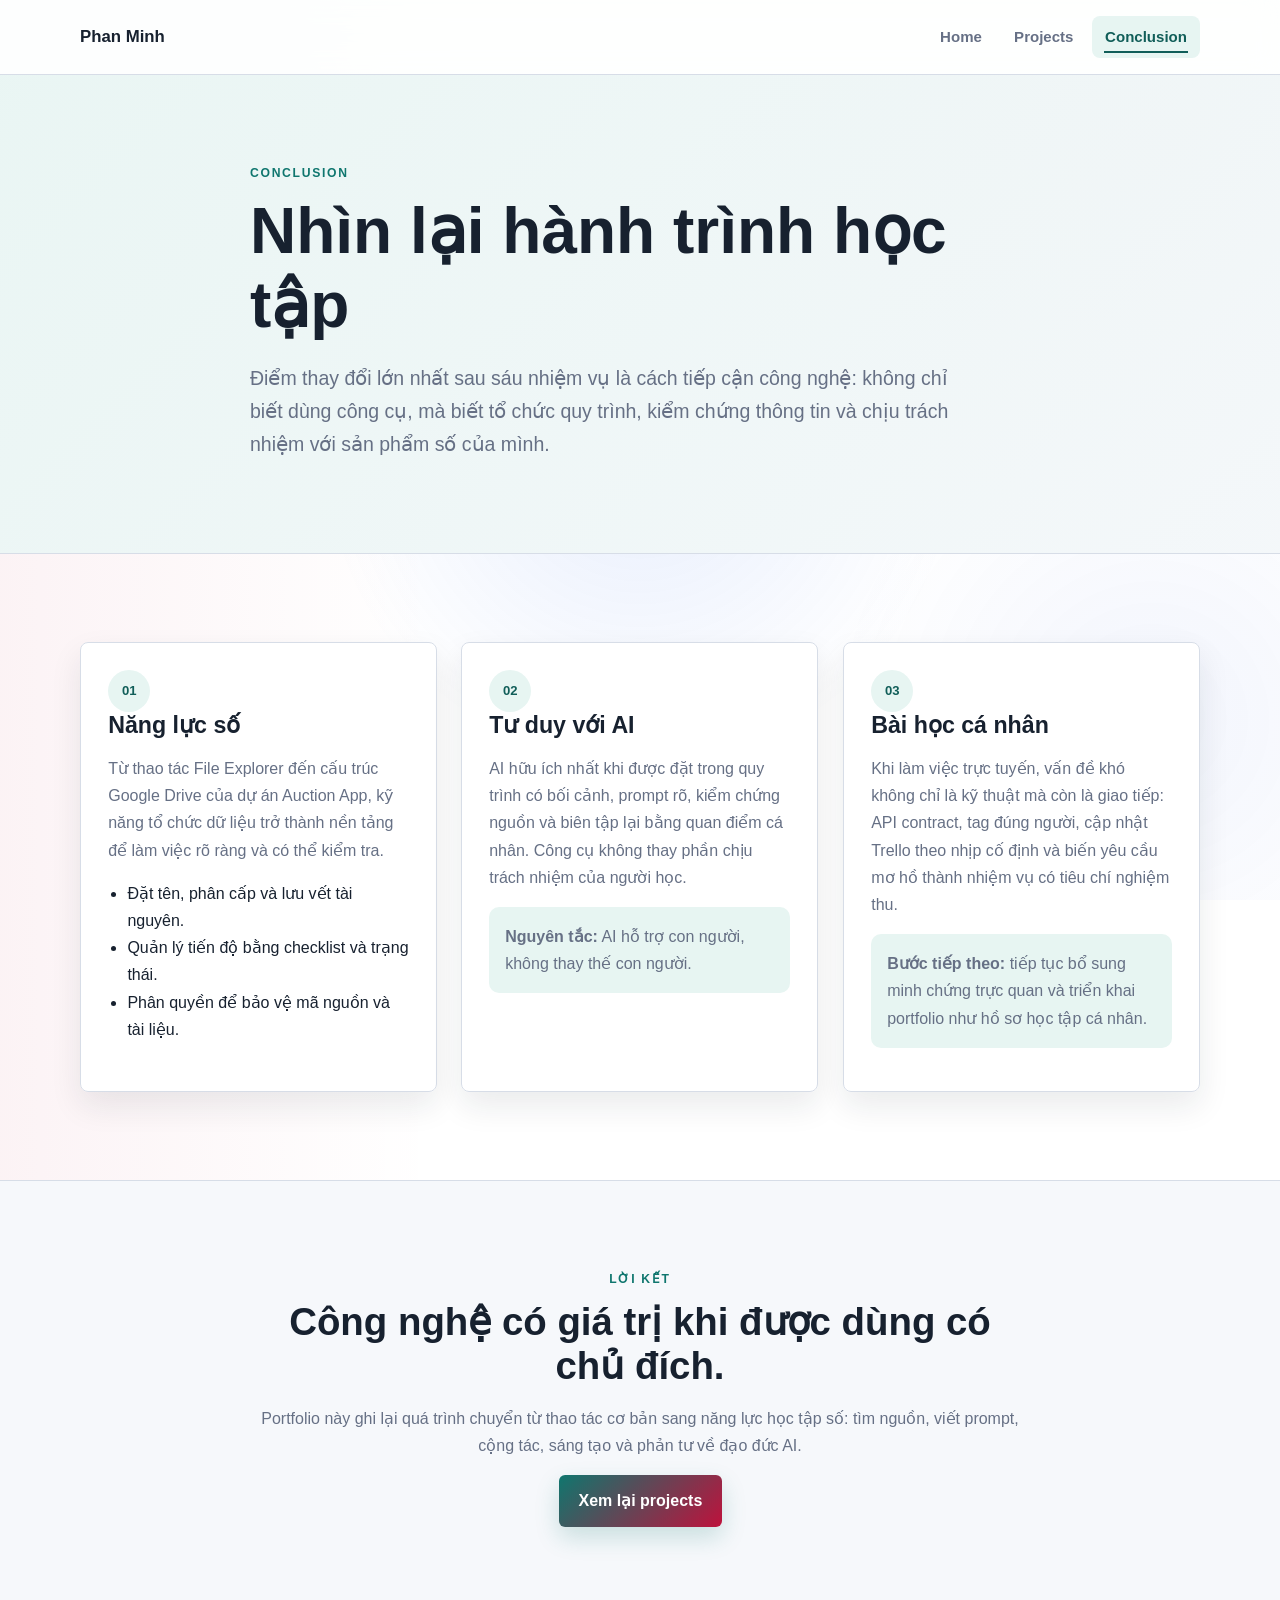
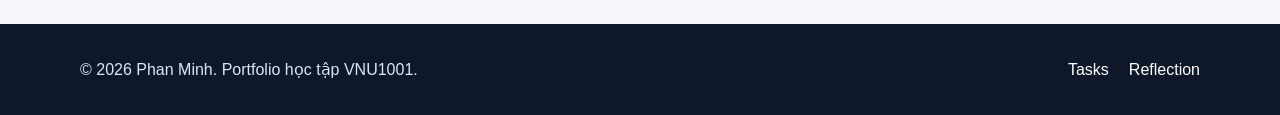
==== commit ab6195ab: "Final" ====
--- a/conclusion.html
+++ b/conclusion.html
@@ -5,7 +5,7 @@
     <meta name="viewport" content="width=device-width, initial-scale=1.0">
     <link rel="stylesheet" href="style.css?v=20260608-style2">
     <link rel="stylesheet" href="effects.css?v=20260608-block">
-    <script src="effects.js?v=20260608-block" defer></script>
+    <script src="effects.js?v=20260608-backfix" defer></script>
     <meta name="description" content="Tổng kết hành trình học tập công nghệ số và AI của Phan Minh.">
     <title>Tổng kết | Portfolio Phan Minh</title>
 </head>
@@ -44,7 +44,6 @@
         <div class="container footer-wrapper">
             <p>&copy; 2026 Phan Minh. Portfolio học tập VNU1001.</p>
             <ul class="social-links" aria-label="Liên kết hồ sơ">
-                <li><a href="mailto:25020277@vnu.edu.vn">Email</a></li>
                 <li><a href="portfolio.html">Tasks</a></li>
                 <li><a href="conclusion.html">Reflection</a></li>
             </ul>
@@ -52,3 +51,5 @@
     </footer>
 </body>
 </html>
+
+
